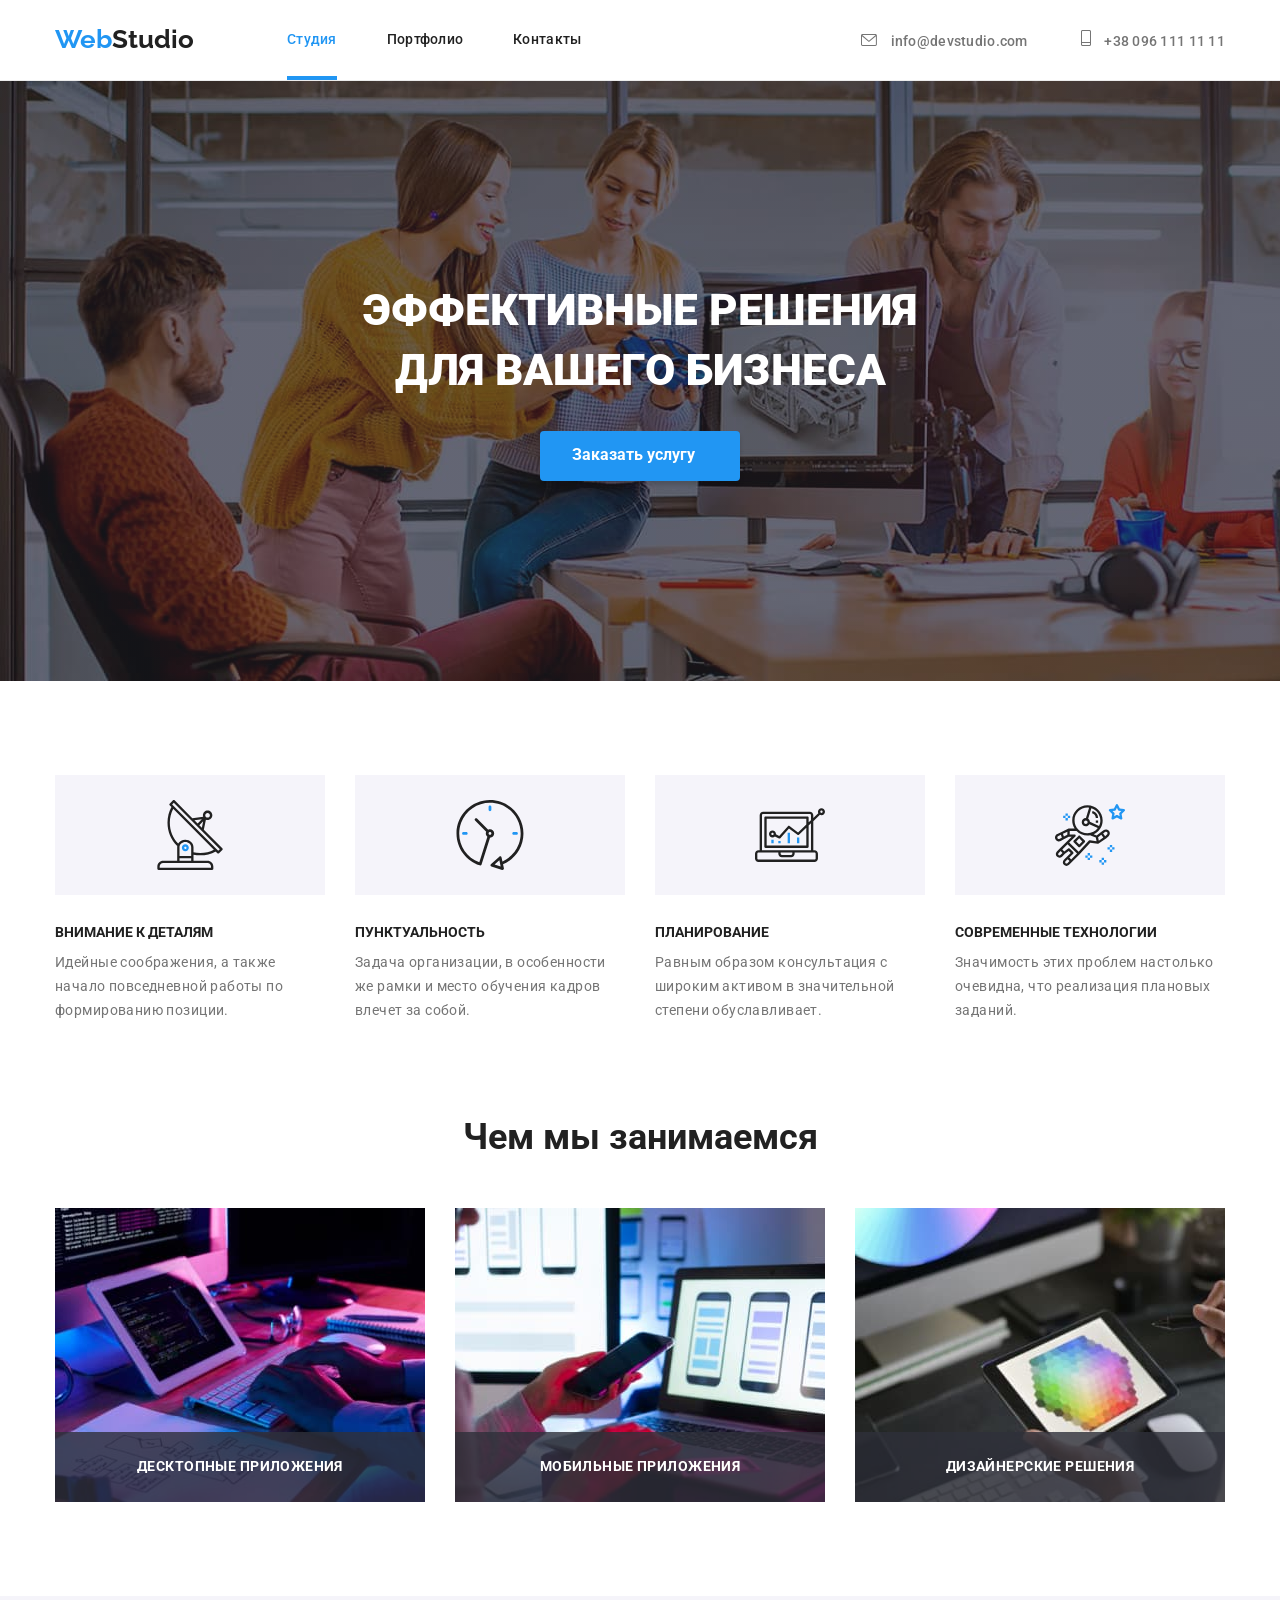
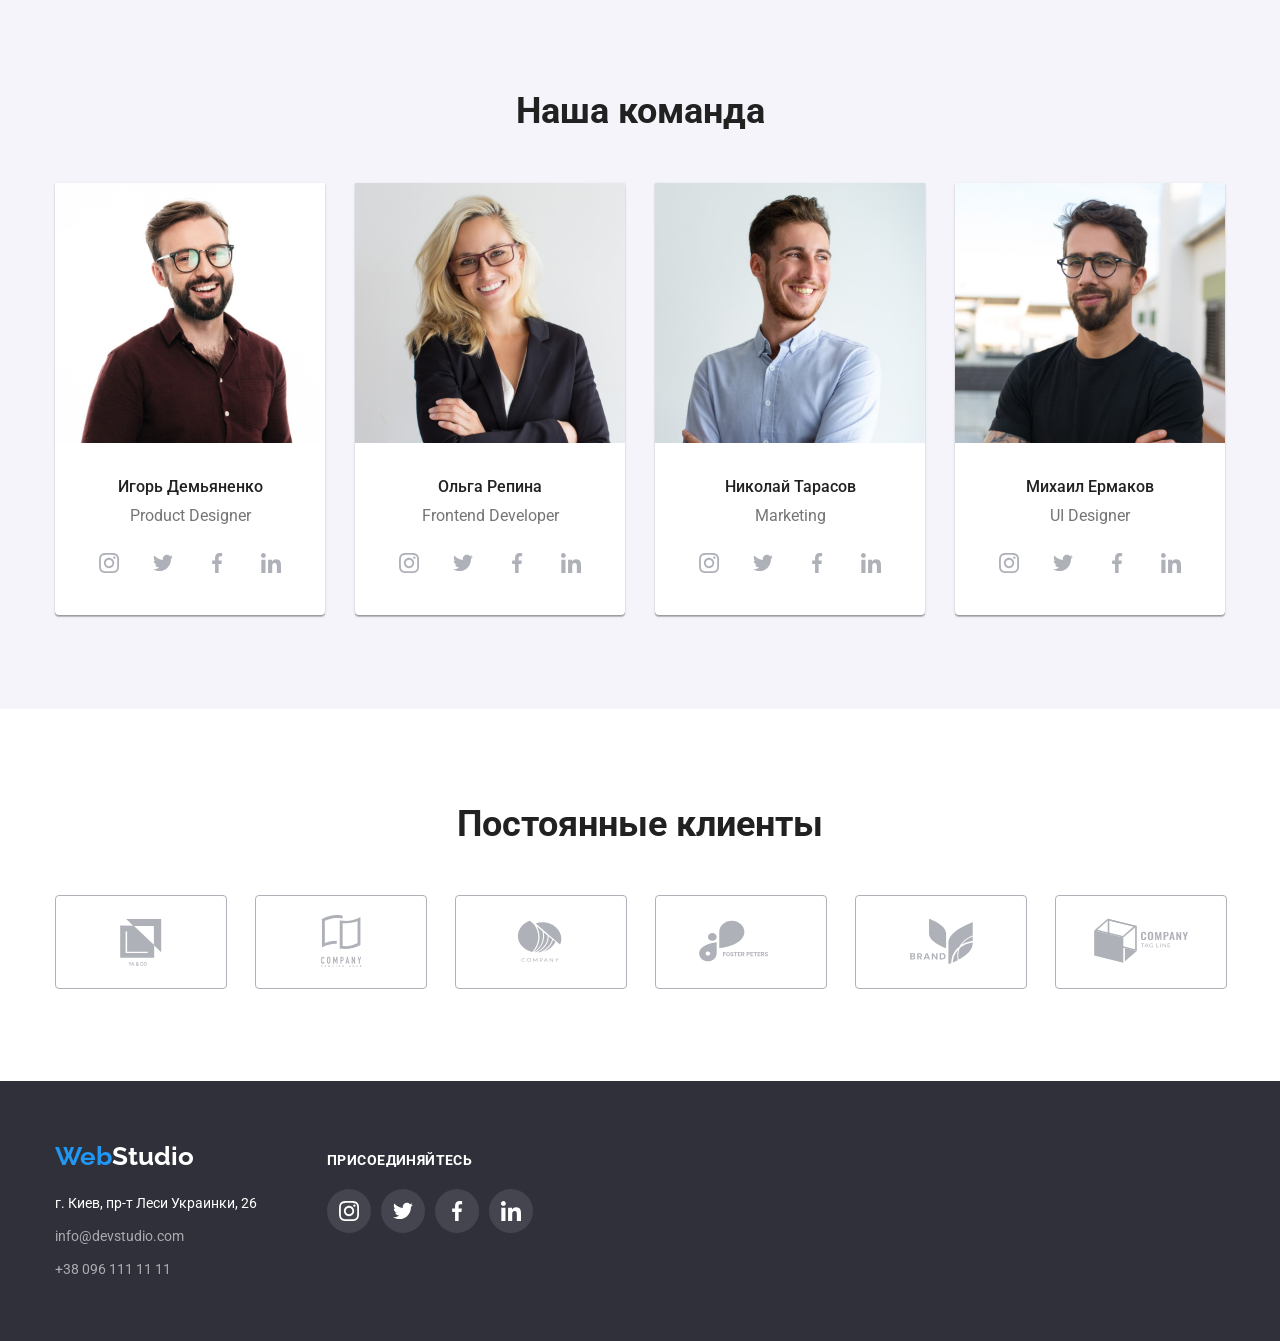
==== index.html @ 27e4b570 "start hw6" ====
<!DOCTYPE html>
<html lang="en">
<head>
    <meta charset="UTF-8">
    <meta http-equiv="X-UA-Compatible" content="IE=edge">
    <meta name="viewport" content="width=device-width, initial-scale=1.0">
    <link href="https://fonts.googleapis.com/css2?family=Raleway:wght@700&family=Roboto:wght@400;500;700;900&display=swap" rel="stylesheet">
    <link rel="stylesheet" href="./css/modern-normalize.css">
    <link rel="stylesheet" href="./css/style.css">
    <title>Studio</title>
</head>
<body>

    

        <!-- Header - block -->
        <div class="backdrop is-hidden" data-backdrop>
            <div class="modal">
                <button class="close-btn" data-modal-close>
                    <img src="./images/close.svg" alt="close-btn">
                </button>
            </div>
        </div>
    
        <header class="header">
            <div class="container border">
                <a href="./index.html" class="header-logo"><span class="logo-web">Web</span><span class="logo-studio">Studio</span></a>
                    <nav class="header-nav">
                        <ul class="nav-list">
                            <li class="nav-item"><a class="nav-link active" href="./index.html">Студия</a></li>
                            <li class="nav-item"><a class="nav-link" href="./portfolio.html">Портфолио</a></li>
                            <li class="nav-item"><a class="nav-link" href="./contacts.html">Контакты</a></li>
                        </ul>            
                    </nav>
                <div class="header-contacts">
                    
                    <a href="mailto:info@devstudio.com" class="contacts-mail">
                        <svg class="mail-icon">
                            <use href="./images/icons.svg#mail"></use>
                        </svg>
                        info@devstudio.com
                    </a>
                
                    <a href="tel:+380961111111" class="contacts-number">
                        <svg class="mobile-icon">
                            <use href="./images/icons.svg#mobile"></use>
                        </svg>
                        +38 096 111 11 11
                    </a>
                        
                </div>
            </div>
        </header>
    


        <!-- Main - Block, Studio (index) Page -->

        <main class="main-block">
            <section class="title-section">
                <h1>Эффективные решения <br/> для вашего бизнеса</h1>
                <button type="button" class="get-btn" data-modal-open>Заказать услугу</button>
            </section>

            
            <section class="about section">
                <div class="container">

                    <ul class="about-list">
                        <li class="about-item">
                            <div class="about-icon-block">
                                <svg class="antena">
                                    <use href="./images/icons.svg#antena"></use>
                                </svg>
                            </div> 
                            <h3 class="about-item-title">Внимание к деталям</h3>
                            <p class="about-item-text">Идейные соображения, а также начало повседневной работы по формированию позиции.</p>
                        </li>
                        <li class="about-item">
                            <div class="about-icon-block">
                                <svg class="clock">
                                    <use href="./images/icons.svg#clock"></use>
                                </svg>
                            </div> 
                            <h3 class="about-item-title">Пунктуальность</h3>
                            <p class="about-item-text">Задача организации, в особенности же рамки и место обучения кадров влечет за собой.</p>
                        </li>
                        <li class="about-item">
                            <div class="about-icon-block">
                                <svg class="diagram">
                                    <use href="./images/icons.svg#diagram"></use>
                                </svg>
                            </div> 
                            <h3 class="about-item-title">Планирование</h3>
                            <p class="about-item-text">Равным образом консультация с широким активом в значительной степени обуславливает.</p>
                        </li>
                        <li class="about-item">
                            <div class="about-icon-block">
                                <svg class="astro">
                                    <use href="./images/icons.svg#astro"></use>
                                </svg>
                            </div> 
                            <h3 class="about-item-title">Современные технологии</h3>
                            <p class="about-item-text">Значимость этих проблем настолько очевидна, что реализация плановых заданий.</p>
                        </li>
                    </ul>

                </div>
            </section>
            
            <section class="we-do section">
                <div class="container">
                    <h2>Чем мы занимаемся</h2>
                    <ul class="work-type-list">
                        <li class="work-type-item">
                            <img src="./images/img-1.jpg" alt="пишет код на ПК" width="370">
                            <div class="work-item-thumb">
                                <p class="thumb-text">Десктопные приложения</p>
                            </div>
                        </li>
                        <li class="work-type-item">
                            <img src="./images/img-2.jpg" alt="пишет код под телефон" width="370">
                            <div class="work-item-thumb">
                                <p class="thumb-text">Мобильные приложения</p>
                            </div>
                        </li>
                        <li class="work-type-item">
                            <img src="./images/img-3.jpg" alt="пишет код под планшет" width="370">
                            <div class="work-item-thumb">
                                <p class="thumb-text">Дизайнерские решения</p>
                            </div>
                        </li>
                    </ul>
                </div>
            </section>
            
            <section class="team-section section">
                <div class="container">
                    <h2>Наша команда</h2>
                    <ul class="team-list">
                        <li class="team-item">
                            <img src="./images/photo-1.jpg" alt="фото Игорь Демьяненко" width="270">
                            <div class="team-item-thumb">
                                <h3 class="team-item-title">Игорь Демьяненко</h3>
                                <p class="team-item-text">Product Designer</p>
                            </div>
                            <ul class="team-icon-list">
                                <li class="team-icon">
                                    <a href="" class="team-link">
                                        <svg>
                                            <use href="./images/icons.svg#instagram"></use>
                                        </svg>
                                    </a>
                                </li> 
                                <li class="team-icon">
                                    <a href="" class="team-link">
                                        <svg>
                                            <use href="./images/icons.svg#twitter"></use>
                                        </svg>
                                    </a>
                                </li> 
                                <li class="team-icon">
                                    <a href="" class="team-link">
                                        <svg >
                                            <use href="./images/icons.svg#facebook"></use>
                                        </svg>
                                    </a>
                                </li>
                                <li class="team-icon">
                                    <a href="" class="team-link">
                                        <svg>
                                            <use href="./images/icons.svg#linkedin"></use>
                                        </svg>
                                    </a>
                                </li>
                            </ul>
                        </li>
                        <li class="team-item">
                            <img src="./images/photo-2.jpg" alt="фото Ольга Репина" width="270">
                            <div class="team-item-thumb">
                                <h3 class="team-item-title">Ольга Репина</h3>
                                <p class="team-item-text">Frontend Developer</p>
                            </div>
                            <ul class="team-icon-list">
                                <li class="team-icon">
                                    <a href="" class="team-link">
                                        <svg>
                                            <use href="./images/icons.svg#instagram"></use>
                                        </svg>
                                    </a>
                                </li> 
                                <li class="team-icon">
                                    <a href="" class="team-link">
                                        <svg>
                                            <use href="./images/icons.svg#twitter"></use>
                                        </svg>
                                    </a>
                                </li> 
                                <li class="team-icon">
                                    <a href="" class="team-link">
                                        <svg >
                                            <use href="./images/icons.svg#facebook"></use>
                                        </svg>
                                    </a>
                                </li>
                                <li class="team-icon">
                                    <a href="" class="team-link">
                                        <svg>
                                            <use href="./images/icons.svg#linkedin"></use>
                                        </svg>
                                    </a>
                                </li>
                            </ul>
                        </li>
                        <li class="team-item">
                            <img src="./images/photo-3.jpg" alt="фото Николай Тарасов" width="270">
                            <div class="team-item-thumb">
                                <h3 class="team-item-title">Николай Тарасов</h3>
                                <p class="team-item-text">Marketing</p>
                            </div>
                            <ul class="team-icon-list">
                                <li class="team-icon">
                                    <a href="" class="team-link">
                                        <svg>
                                            <use href="./images/icons.svg#instagram"></use>
                                        </svg>
                                    </a>
                                </li> 
                                <li class="team-icon">
                                    <a href="" class="team-link">
                                        <svg>
                                            <use href="./images/icons.svg#twitter"></use>
                                        </svg>
                                    </a>
                                </li> 
                                <li class="team-icon">
                                    <a href="" class="team-link">
                                        <svg >
                                            <use href="./images/icons.svg#facebook"></use>
                                        </svg>
                                    </a>
                                </li>
                                <li class="team-icon">
                                    <a href="" class="team-link">
                                        <svg>
                                            <use href="./images/icons.svg#linkedin"></use>
                                        </svg>
                                    </a>
                                </li>
                            </ul>
                        </li>
                        <li class="team-item"> 
                            <img src="./images/photo-4.jpg" alt="фото Михаил Ермаков" width="270">
                            <div class="team-item-thumb">
                                <h3 class="team-item-title">Михаил Ермаков</h3>
                                <p class="team-item-text">UI Designer</p>
                            </div>
                            <ul class="team-icon-list">
                                <li class="team-icon">
                                    <a href="" class="team-link">
                                        <svg>
                                            <use href="./images/icons.svg#instagram"></use>
                                        </svg>
                                    </a>
                                </li> 
                                <li class="team-icon">
                                    <a href="" class="team-link">
                                        <svg>
                                            <use href="./images/icons.svg#twitter"></use>
                                        </svg>
                                    </a>
                                </li> 
                                <li class="team-icon">
                                    <a href="" class="team-link">
                                        <svg >
                                            <use href="./images/icons.svg#facebook"></use>
                                        </svg>
                                    </a>
                                </li>
                                <li class="team-icon">
                                    <a href="" class="team-link">
                                        <svg>
                                            <use href="./images/icons.svg#linkedin"></use>
                                        </svg>
                                    </a>
                                </li>
                            </ul>
                        </li>
                    </ul>
                </div>
            </section>

            <!-- Clients - section -->

            <section class="section">
                <div class="container">
                    <h2>Постоянные клиенты</h2>
                    <ul class="client-list">
                        <li class="client-item">
                            <a href="" class="client-link">
                                <svg height="92" width="170">
                                    <use href="./images/icons.svg#client-1"></use>
                                </svg>
                            </a>
                        </li>
                        <li class="client-item">
                            <a href="" class="client-link">
                                <svg height="92" width="170">
                                    <use href="./images/icons.svg#client-2"></use>
                                </svg>
                            </a>
                        </li>
                        <li class="client-item">
                            <a href="" class="client-link">
                                <svg height="92" width="170">
                                    <use href="./images/icons.svg#client-3"></use>
                                </svg>
                            </a>
                        </li>
                        <li class="client-item">
                            <a href="" class="client-link">
                                <svg height="92" width="170">
                                    <use href="./images/icons.svg#client-4"></use>
                                </svg>
                            </a>
                        </li>
                        <li class="client-item">
                            <a href="" class="client-link">
                                <svg height="92" width="170">
                                    <use href="./images/icons.svg#client-5"></use>
                                </svg>
                            </a>
                        </li>
                        <li class="client-item">
                            <a href="" class="client-link">
                                <svg height="92" width="170">
                                    <use href="./images/icons.svg#client-6"></use>
                                </svg>
                            </a>
                        </li>
                    </ul>
                </div>
            </section>
        </main>


        <!-- Footer - block -->
        
        <footer class="footer">
            <div class="container inline">
                
                <div class="footer-info">
                    <a href="./index.html"><span class="logo-web">Web</span><span class="footer-logo-studio">Studio</span></a>
                    <address class="address">г. Киев, пр-т Леси Украинки, 26</address>
                    <div class="footer-contacts">
                        <a href="mailto:info@devstudio.com" class="footer-mail">info@devstudio.com</a>
                        <a href="tel:+380961111111" class="footer-number">+38 096 111 11 11</a>
                    </div>
                </div>

                <div class="welcome">
                    <p class="welcome-title">Присоединяйтесь</p>
                    <ul class="welcome-list">
                        <li class="welcome-item">
                            <a href="" class="welcome-link">
                                <svg>
                                    <use href="./images/icons.svg#instagram"></use>
                                </svg>
                            </a>
                        </li> 
                        <li class="welcome-item">
                            <a href="" class="welcome-link">
                                <svg>
                                    <use href="./images/icons.svg#twitter"></use>
                                </svg>
                            </a>
                        </li> 
                        <li class="welcome-item">
                            <a href="" class="welcome-link">
                                <svg >
                                    <use href="./images/icons.svg#facebook"></use>
                                </svg>
                            </a>
                        </li>
                        <li class="welcome-item">
                            <a href="" class="welcome-link">
                                <svg>
                                    <use href="./images/icons.svg#linkedin"></use>
                                </svg>
                            </a>
                        </li>
                    </ul>
                </div>
            </div>
            
        </footer>

<script src="./js/modal.js"></script>
</body>
</html>
---- css/style.css ----
:root {
  --main-white-color: #ffffff;
  --background-dark-color: #2f303a;
  --background-light-color: #f5f4fa;
  --secondary-text-color: #757575;
  --main-text-color: #212121;
  --border-color: #ececec;
  --card-border-color: #eeeeee;
  --accent-color: #2196f3;
}

*,
*::before,
*::after {
  box-sizing: inherit;
}

body {
  font-family: 'Raleway', sans-serif;
  font-family: 'Roboto', sans-serif;
  box-sizing: border-box;
  color: var(--main-text-color);
  width: 100%;
}

ul {
  list-style: none;
  margin: 0;
  padding: 0;
}

a {
  text-decoration: none;
}

h1,
h2,
h3,
h4,
h5,
p {
  margin: 0;
}

h1 {
  font-weight: 900;
  font-size: 44px;
  line-height: 1.36;
  text-align: center;
  text-transform: uppercase;
  color: var(--main-white-color);
}

h2 {
  font-weight: bold;
  font-size: 36px;
  line-height: 1.17;
  text-align: center;
  color: var(--main-text-color);
}

.section {
  padding: 94px 0 94px 0;
}

.container {
  width: 1200px;
  margin-left: auto;
  margin-right: auto;
  padding-left: 15px;
  padding-right: 15px;
}

/* Backdrop */

.backdrop {
  position: fixed;
  height: 100%;
  width: 100%;
  z-index: 2;

  background-color: rgba(0, 0, 0, 0.5);

  transition: background-color 250ms cubic-bezier(0.4, 0, 0.2, 1),
    opacity 250ms cubic-bezier(0.4, 0, 0.2, 1);
}

.backdrop.is-hidden {
  opacity: 0;
  pointer-events: none;
}

.modal {
  position: absolute;
  top: 50%;
  left: 50%;
  transform: translate(-50%, -50%);
  /* z-index: 2; */

  height: 581px;
  width: 528px;

  box-shadow: 0px 1px 3px rgba(0, 0, 0, 0.12), 0px 1px 1px rgba(0, 0, 0, 0.14),
    0px 2px 1px rgba(0, 0, 0, 0.2);
  border-radius: 4px;
  background-color: var(--main-white-color);
}

.close-btn {
  position: absolute;
  top: 10px;
  right: 10px;

  border: none;
  outline: none;
  margin: 0;
  padding: 0;
  border-radius: 50%;
  background-color: #fff;
  cursor: pointer;
}

/* Header - block */

.header {
  border-bottom: 1px solid var(--border-color);
  width: 100%;
}

.header > .container {
  display: flex;
  flex-direction: row;
  align-items: center;
}

.logo-web {
  font-family: 'Raleway';
  font-weight: bold;
  font-size: 26px;
  line-height: 31px;
  letter-spacing: 1.2;
  color: var(--accent-color);
}

.logo-studio {
  font-family: 'Raleway';
  font-weight: bold;
  font-size: 26px;
  line-height: 1.19;
  color: var(--main-text-color);
}

.nav-list {
  display: flex;
  flex-direction: row;
  margin-left: 93px;
}

.nav-item + .nav-item {
  margin-left: 50px;
}

.nav-link {
  position: relative;

  display: inline-block;
  padding-top: 32px;
  padding-bottom: 32px;
  z-index: 1;

  font-weight: 500;
  font-size: 14px;
  line-height: 1.14;
  color: var(--main-text-color);
  letter-spacing: 0.02em;

  transition: color 250ms cubic-bezier(0.4, 0, 0.2, 1);
}

.active {
  color: var(--accent-color);
}

.nav-link.active::after {
  position: absolute;
  bottom: 0;
  left: 0;

  content: '';

  height: 4px;
  width: 100%;

  background-color: var(--accent-color);
}

.nav-link:hover,
.nav-link:focus {
  color: var(--accent-color);
}

.header-contacts {
  margin-left: auto;
}

.contacts-links {
  display: inline-flex;
}

.contacts-mail {
  margin-right: 50px;
}

.mail-icon {
  height: 12px;
  width: 16px;
  margin-right: 10px;
  fill: var(--secondary-text-color);
}

.mobile-icon {
  height: 16px;
  width: 10px;
  margin-right: 10px;
  fill: var(--secondary-text-color);
}

.contacts-mail,
.contacts-number {
  font-weight: 500;
  font-size: 14px;
  line-height: 1.15;
  letter-spacing: 0.02em;

  color: var(--secondary-text-color);

  transition: color 250ms cubic-bezier(0.4, 0, 0.2, 1);
}

.contacts-mail:hover,
.contacts-number:hover,
.contacts-mail:focus,
.contacts-number:focus {
  color: var(--accent-color);
}

/* .contacts-mail:hover .mobile-icon, */
.contacts-number:hover .mobile-icon {
  fill: var(--accent-color);
}

/* .contacts-mail:focus .mobile-icon, */
.contacts-number:focus .mobile-icon {
  fill: var(--accent-color);
}

.contacts-mail:hover .mail-icon {
  /* .contacts-number:hover .mail-icon { */
  fill: var(--accent-color);
}

.contacts-mail:focus .mail-icon {
  /* .contacts-number:focus .mail-icon { */
  fill: var(--accent-color);
}

/* Main - block Studio - page */

.title-section {
  max-width: 1600px;
  margin-right: auto;
  margin-left: auto;
  display: flex;
  flex-direction: column;
  align-items: center;
  height: 600px;
  padding-top: 200px;
  background-image: linear-gradient(to right, rgba(47, 48, 58, 0.4), rgba(47, 48, 58, 0.4)),
    url('../images/img-bg.jpg');
}

.get-btn {
  height: 50px;
  width: 200px;

  display: flex;
  flex-direction: row;
  align-items: center;
  text-align: center;

  cursor: pointer;
  padding: 10px 32px;
  margin-top: 30px;

  background: var(--accent-color);
  box-shadow: 0px 4px 4px rgba(0, 0, 0, 0.15);
  border-radius: 4px;
  border: none;
  outline: none;

  font-weight: bold;
  font-size: 16px;
  color: var(--main-white-color);
}

.about {
  padding: 94px 0 47px 0;
}

.about-list {
  display: flex;
  flex-direction: row;
}

.about-item {
  display: inline-block;
  font-size: 14px;
  line-height: 1.7;
  color: var(--secondary-text-color);
  width: calc(100% / 4);
}

.about-icon-block {
  display: inline-flex;
  height: 120px;
  width: 270px;
  align-items: center;
  justify-content: center;
  background-color: var(--background-light-color);
  margin-bottom: 30px;
}

.antena,
.clock,
.diagram,
.astro {
  height: 70px;
  width: 70px;
}

.about-item-title {
  font-weight: bold;
  font-size: 14px;
  line-height: 1.14;
  text-transform: uppercase;
  color: var(--main-text-color);
  margin-bottom: 10px;
}

.about-item-text {
  letter-spacing: 0.03em;
  color: var(--secondary-text-color);
  font-size: 14px;
  line-height: 1.7;
}

.about-item + .about-item {
  margin-left: 30px;
}

.we-do {
  padding: 47px 0 94px 0;
}

.work-type-list {
  display: flex;
  flex-direction: row;
  justify-content: space-between;
  margin-top: 50px;
}

.work-type-item {
  position: relative;
  display: flex;
  flex-direction: column;
}

.work-item-thumb {
  position: absolute;
  bottom: 0;
  left: 0;
  height: 70px;
  width: 100%;

  display: flex;
  align-items: center;
  justify-content: center;
  background-color: rgba(47, 48, 58, 0.8);
}

.thumb-text {
  font-weight: bold;
  font-size: 14px;
  line-height: 1.14;
  letter-spacing: 0.03em;
  text-transform: uppercase;
  color: var(--main-white-color);
}

.team-section {
  background: var(--background-light-color);
  padding: 94px 0 94px 0;
}

.team-list {
  display: flex;
  flex-direction: row;
  justify-content: space-between;
  margin-top: 50px;
}

.team-item {
  background: var(--main-white-color);
  box-shadow: 0px 1px 3px rgba(0, 0, 0, 0.12), 0px 1px 1px rgba(0, 0, 0, 0.14),
    0px 2px 1px rgba(0, 0, 0, 0.2);
  border-radius: 0px 0px 4px 4px;
  text-align: center;
}

.team-item-thumb {
  padding-top: 30px;
}

.team-item-title {
  font-weight: 500;
  font-size: 16px;
  line-height: 1.19;
  color: var(--main-text-color);
}

.team-item-text {
  font-size: 16px;
  line-height: 1.19;
  text-align: center;
  color: var(--secondary-text-color);
  margin-top: 10px;
}

.team-icon-list {
  display: flex;
  justify-content: center;
  gap: 10px;
  margin: 16px 32px 30px 32px;
}

.team-icon .team-link {
  display: inline-flex;
  height: 44px;
  width: 44px;

  border-radius: 50%;
  padding: 12px;
  fill: #afb1b8;

  transition: fill 250ms cubic-bezier(0.4, 0, 0.2, 1),
    background-color 250ms cubic-bezier(0.4, 0, 0.2, 1);
}

.team-link:hover,
.team-link:focus {
  background-color: var(--accent-color);
  fill: var(--main-white-color);
}

/* Clients- section */

.client-list {
  display: flex;
  justify-content: center;
  margin-top: 50px;
}

.client-item {
  width: 170px;
  height: 92px;
}

.client-item .client-link {
  display: inline-flex;
  justify-content: center;
  align-items: center;

  border: 1px solid #afb1b8;
  border-radius: 4px;

  background-color: #ffffff;
  background-size: contain;
  background-position: center;
  fill: #afb1b8;

  transition: fill 250ms cubic-bezier(0.4, 0, 0.2, 1),
    border-color 250ms cubic-bezier(0.4, 0, 0.2, 1);
}

.client-link:hover,
.client-link:focus {
  border-color: var(--accent-color);
  fill: var(--accent-color);
}

.client-item + .client-item {
  margin-left: 30px;
}

/* Main-block Portfolio-Page */

.filter-btns {
  display: flex;
  flex-direction: row;
  justify-content: center;
  margin-bottom: 50px;
}

.filter-btn {
  cursor: pointer;
  margin-right: 8px;
  border: none;
  outline: none;
  background-color: var(--background-light-color);
  border-radius: 4px;

  padding: 6px 25px 6px 24px;

  font-family: 'Roboto';
  font-weight: 500;
  font-size: 16px;
  line-height: 1.6;
  text-align: center;
  color: var(--main-text-color);

  transition: color 250ms cubic-bezier(0.4, 0, 0.2, 1),
    box-shadow 250ms cubic-bezier(0.4, 0, 0.2, 1),
    background-color 250ms cubic-bezier(0.4, 0, 0.2, 1);
}

.filter-btn:focus,
.filter-btn:hover {
  background-color: var(--accent-color);
  box-shadow: 0px 3px 1px rgba(0, 0, 0, 0.1), 0px 1px 2px rgba(0, 0, 0, 0.08),
    0px 2px 2px rgba(0, 0, 0, 0.12);
  color: var(--main-white-color);
}

.works-list {
  display: flex;
  flex-flow: row wrap;
}

.works-list-item {
  transition: box-shadow 250ms cubic-bezier(0.4, 0, 0.2, 1);
}

.works-item-thumb {
  position: relative;
  overflow: hidden;
}

.works-list-item:hover .drop-item {
  transform: translateY(0);
  opacity: 1;
}

.drop-item {
  position: absolute;
  top: 0;
  left: 0;
  height: 100%;
  width: 100%;

  transform: translateY(100%);
  padding: 63px 25px;

  font-size: 18px;
  line-height: 1.55;
  letter-spacing: 0.03em;
  color: var(--main-white-color);

  background-color: rgba(33, 150, 243, 0.9);
  opacity: 0;

  transition: transform 250ms cubic-bezier(0.4, 0, 0.2, 1),
    opacity 250ms cubic-bezier(0.4, 0, 0.2, 1);
}

.works-list-item:hover {
  cursor: pointer;
  box-shadow: 0px 1px 1px rgba(0, 0, 0, 0.12), 0px 4px 4px rgba(0, 0, 0, 0.06),
    1px 4px 6px rgba(0, 0, 0, 0.16);
}

.top-item {
  margin-bottom: 30px;
}

.center-item {
  margin-left: 30px;
  margin-right: 30px;
}

.works-list-item img {
  display: block;
  max-width: 100%;
}

.text-thumb {
  max-width: 370px;
  background-color: #fff;
  border: 1px solid var(--card-border-color);
  padding: 24px;
}

.works-list-item .item-title {
  text-transform: none;
  font-weight: bold;
  font-size: 18px;
  line-height: 2;
  color: var(--main-text-color);
}

.works-list-item .works-item-text {
  font-size: 16px;
  line-height: 1.9;
  color: var(--secondary-text-color);
}

/* Contacts - Page, Main block */

/* Footer - block */

.footer {
  background: var(--background-dark-color);
  display: flex;
  flex-direction: row;
  align-items: center;
  padding-top: 60px;
  padding-bottom: 60px;
}

.footer-logo-studio {
  font-family: 'Raleway';
  font-weight: bold;
  font-size: 26px;
  line-height: 1.19;
  color: var(--main-white-color);
}

.address {
  font-size: 14px;
  font-style: normal;
  line-height: 1.7;
  color: var(--main-white-color);
  margin-top: 20px;
}

.footer-contacts {
  display: flex;
  flex-direction: column;
}

.footer-mail {
  margin-top: 9px;
  margin-bottom: 9px;

  font-size: 14px;
  line-height: 1.7;
  color: rgba(255, 255, 255, 0.6);

  transition: color 250ms cubic-bezier(0.4, 0, 0.2, 1);
}

.footer-number {
  font-size: 14px;
  line-height: 1.7;
  color: rgba(255, 255, 255, 0.6);

  transition: color 250ms cubic-bezier(0.4, 0, 0.2, 1);
}

.footer-mail:focus,
.footer-number:focus,
.footer-mail:hover,
.footer-number:hover {
  color: var(--accent-color);
}

.inline {
  display: flex;
  align-items: baseline;
}

.footer-info {
  margin-right: 70px;
}

.welcome {
  display: inline-block;
}

.welcome-title {
  font-weight: bold;
  font-size: 14px;
  line-height: 1.14;
  letter-spacing: 0.03em;
  text-transform: uppercase;
  color: #ffffff;
}

.welcome-list {
  display: flex;
  gap: 10px;
  margin-top: 20px;
}

.welcome-item .welcome-link {
  display: inline-flex;
  height: 44px;
  width: 44px;
  background-color: rgba(255, 255, 255, 0.1);
  border-radius: 50%;
  padding: 12px;
  fill: var(--main-white-color);

  transition: background-color 250ms cubic-bezier(0.4, 0, 0.2, 1);
}

.welcome-link:focus,
.welcome-link:hover {
  background-color: var(--accent-color);
}
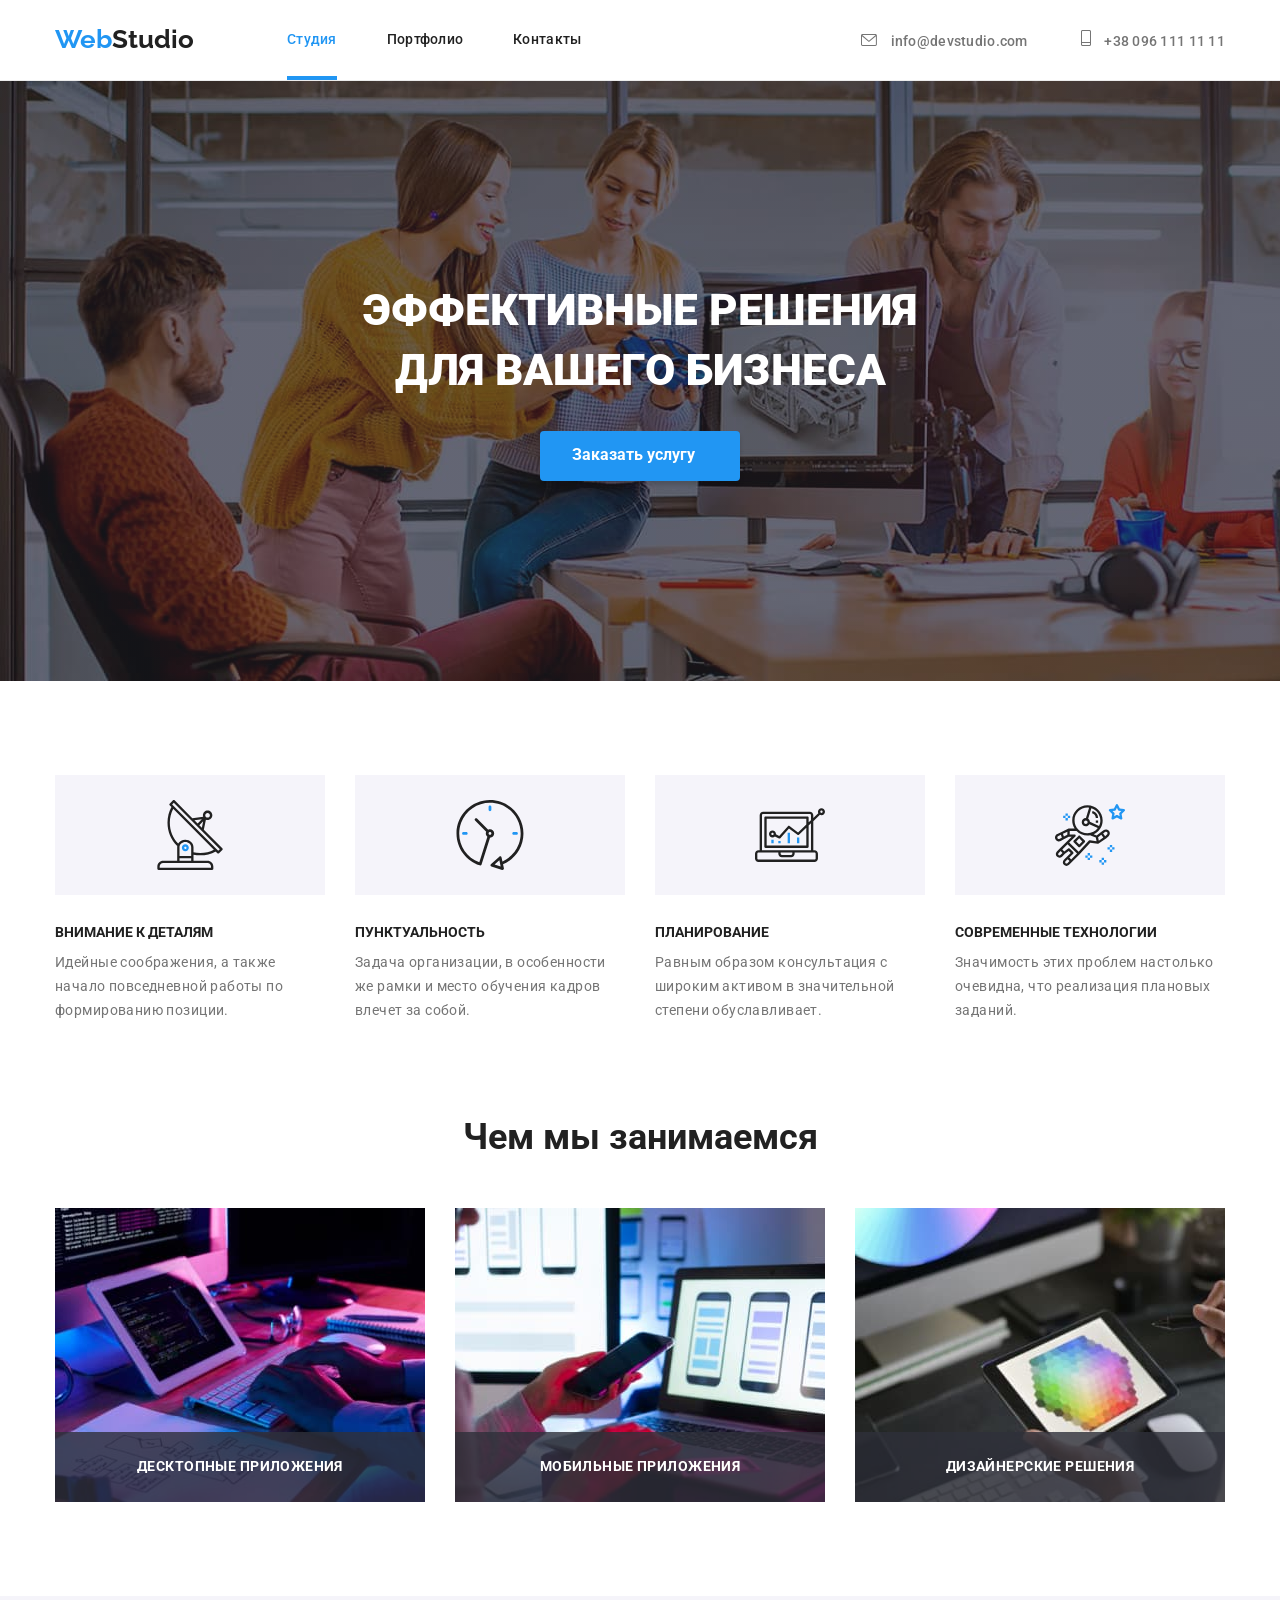
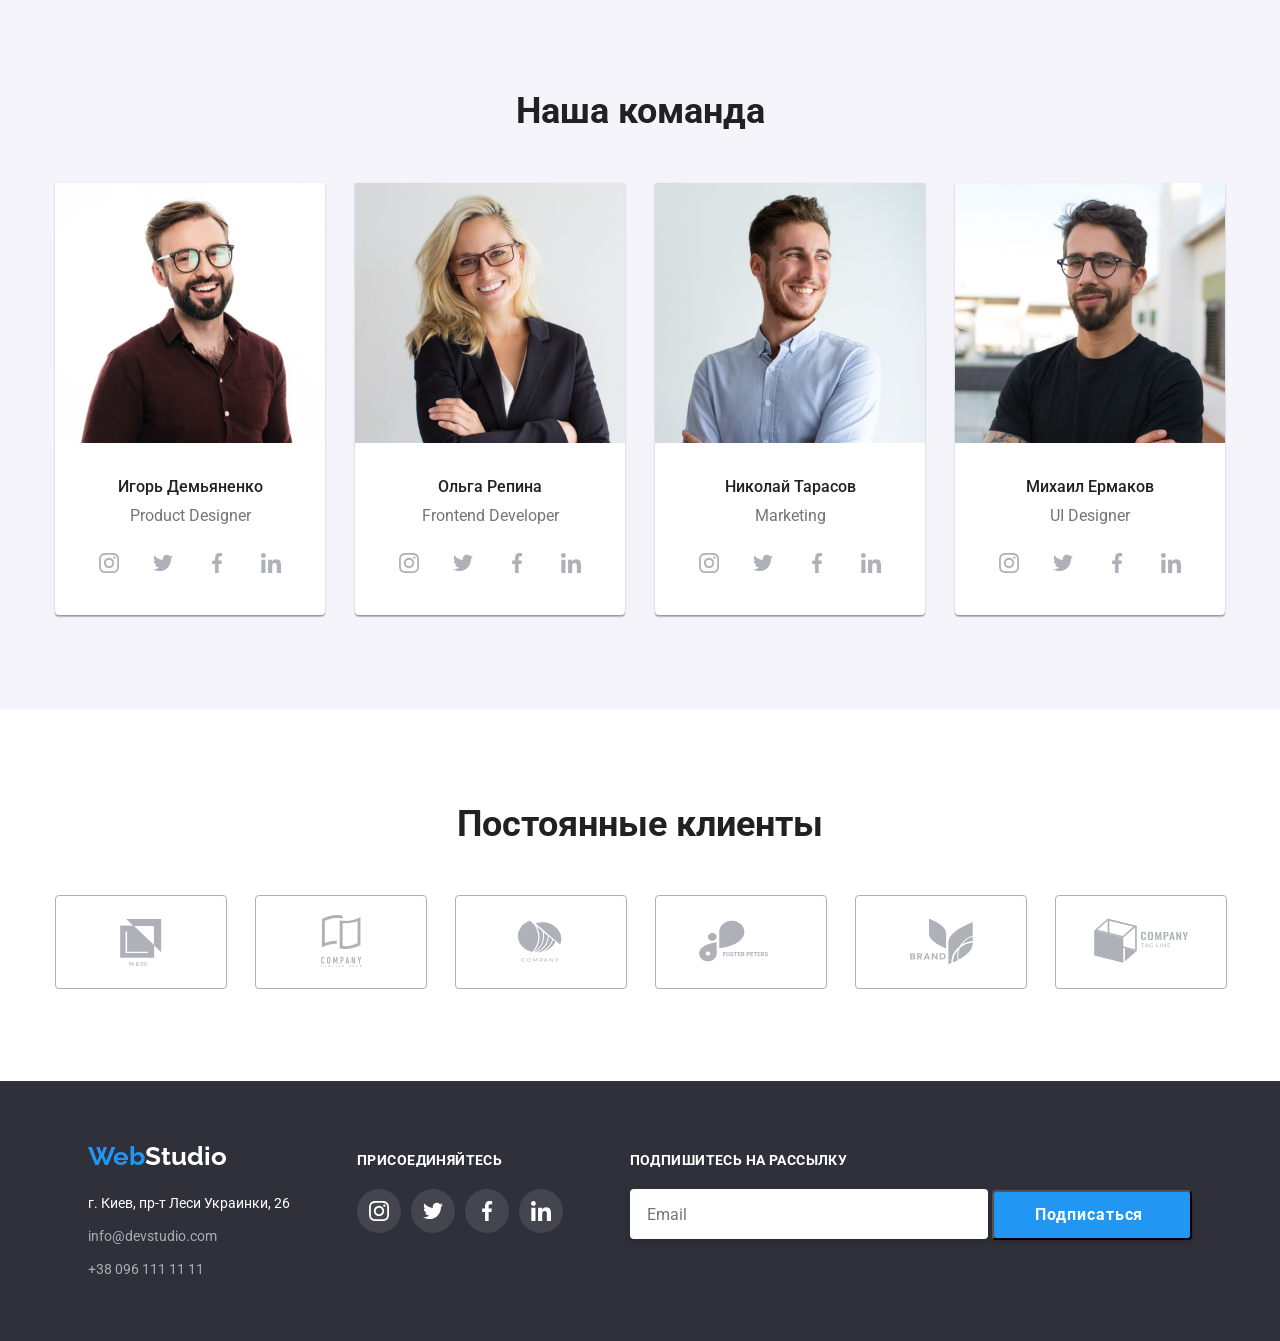
==== commit b466c19c: "add subscribe-form to footer and begin create order-form" ====
--- a/index.html
+++ b/index.html
@@ -391,6 +391,15 @@
                         </li>
                     </ul>
                 </div>
+                <div class="subscribe">
+                    <p class="subscribe-title">Подпишитесь на рассылку</p>
+                    <form name="subscribe-form">
+                        <input class="subscribe-input" type="email" placeholder="Email">
+                        <button class="subscribe-btn" type="submit">Подписаться
+                            <img/>
+                        </button>
+                    </form>
+                </div>
             </div>
             
         </footer>
--- a/css/style.css
+++ b/css/style.css
@@ -94,11 +94,15 @@
   position: absolute;
   top: 50%;
   left: 50%;
-  transform: translate(-50%, -50%);
-  /* z-index: 2; */
 
   height: 581px;
   width: 528px;
+  display: flex;
+  flex-direction: column;
+  align-items: center;
+  padding: 40px;
+
+  transform: translate(-50%, -50%);
 
   box-shadow: 0px 1px 3px rgba(0, 0, 0, 0.12), 0px 1px 1px rgba(0, 0, 0, 0.14),
     0px 2px 1px rgba(0, 0, 0, 0.2);
@@ -686,11 +690,12 @@
 .inline {
   display: flex;
   align-items: baseline;
-}
-
-.footer-info {
+  justify-content: space-around;
+}
+
+/* .footer-info {
   margin-right: 70px;
-}
+} */
 
 .welcome {
   display: inline-block;
@@ -727,3 +732,38 @@
 .welcome-link:hover {
   background-color: var(--accent-color);
 }
+
+.subscribe-title {
+  font-weight: bold;
+  font-size: 14px;
+  line-height: 1.14;
+  letter-spacing: 0.03em;
+  text-transform: uppercase;
+  color: #ffffff;
+
+  padding-bottom: 20px;
+}
+
+.subscribe-input {
+  height: 50px;
+  width: 358px;
+  border: 1px solid rgba(255, 255, 255, 0.3);
+  filter: drop-shadow(0px 4px 4px rgba(0, 0, 0, 0.15));
+  border-radius: 4px;
+  padding: 15px 0 15px 16px;
+}
+
+.subscribe-btn {
+  height: 50px;
+  width: 200px;
+  background-color: var(--accent-color);
+  box-shadow: 0px 4px 4px rgba(0, 0, 0, 0.15);
+  border-radius: 4px;
+
+  text-align: center;
+  font-weight: bold;
+  font-size: 16px;
+  line-height: 30px;
+  letter-spacing: 0.06em;
+  color: var(--main-white-color);
+}
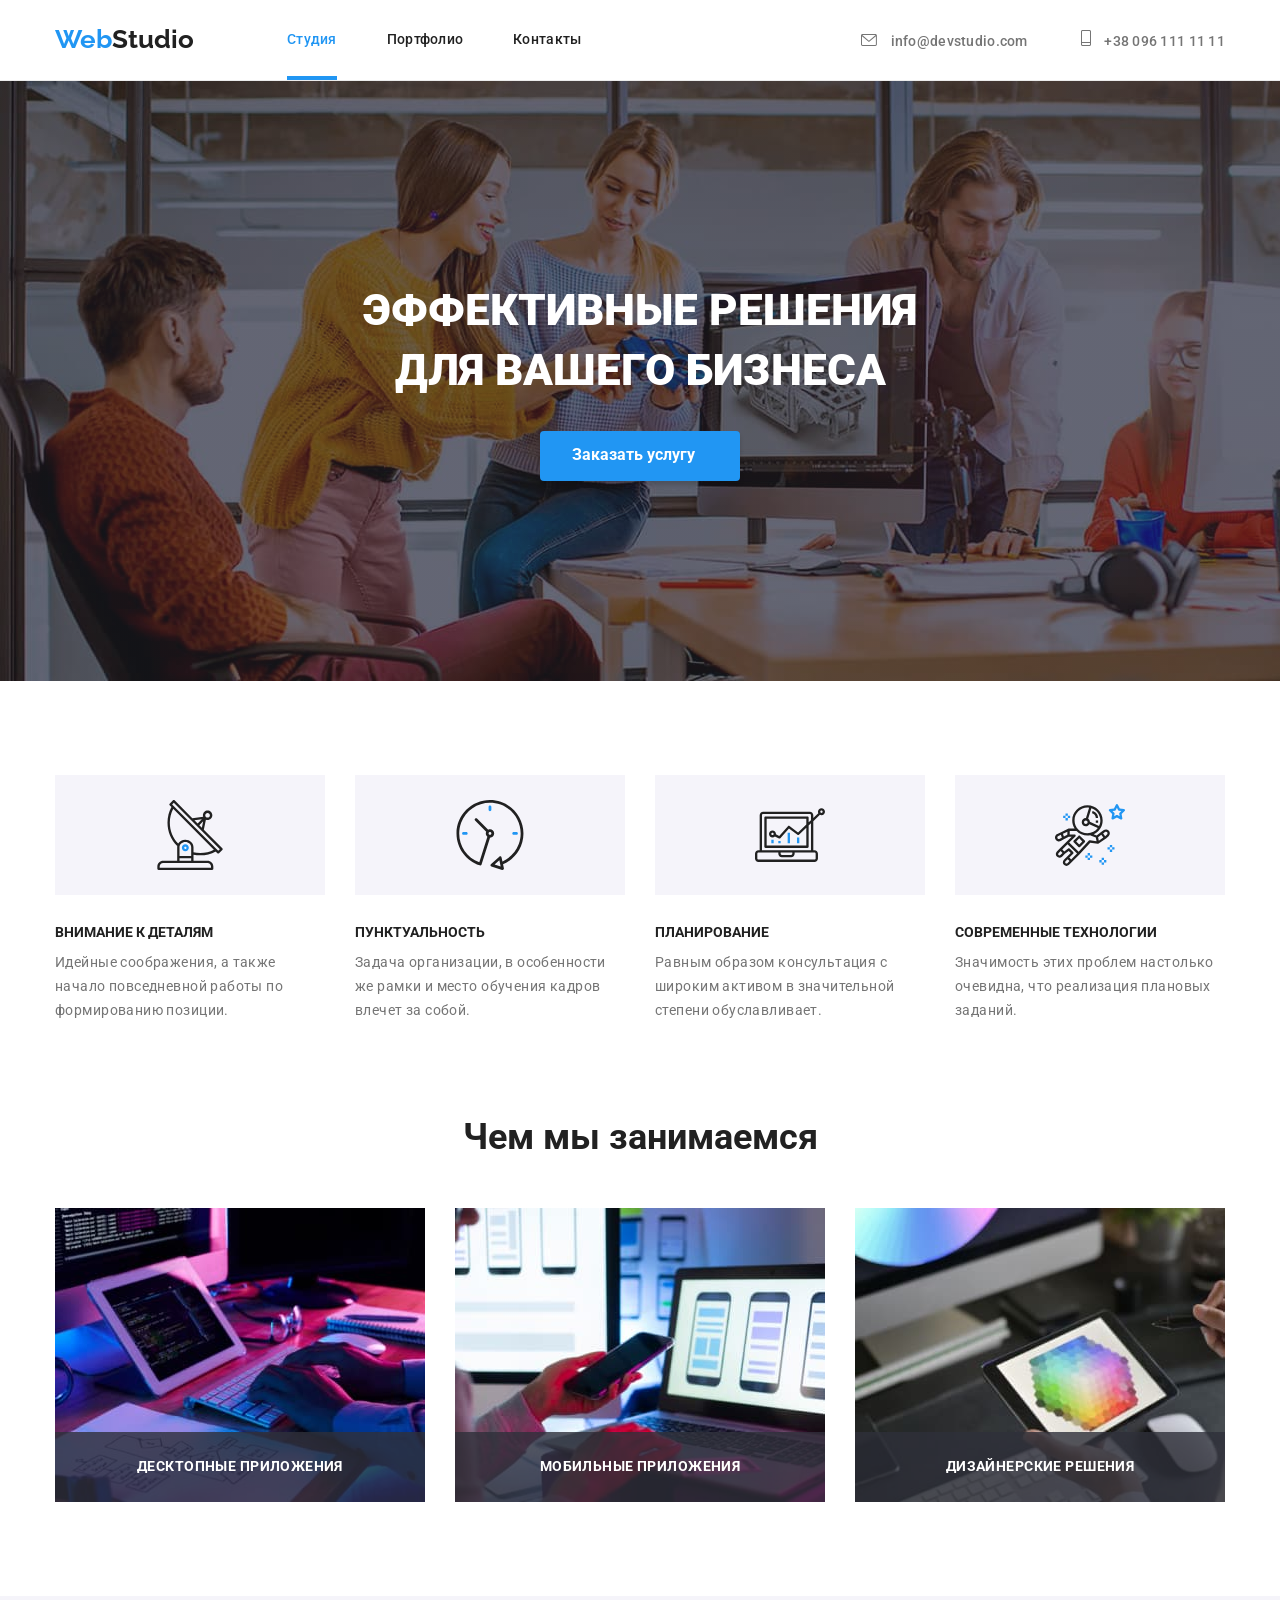
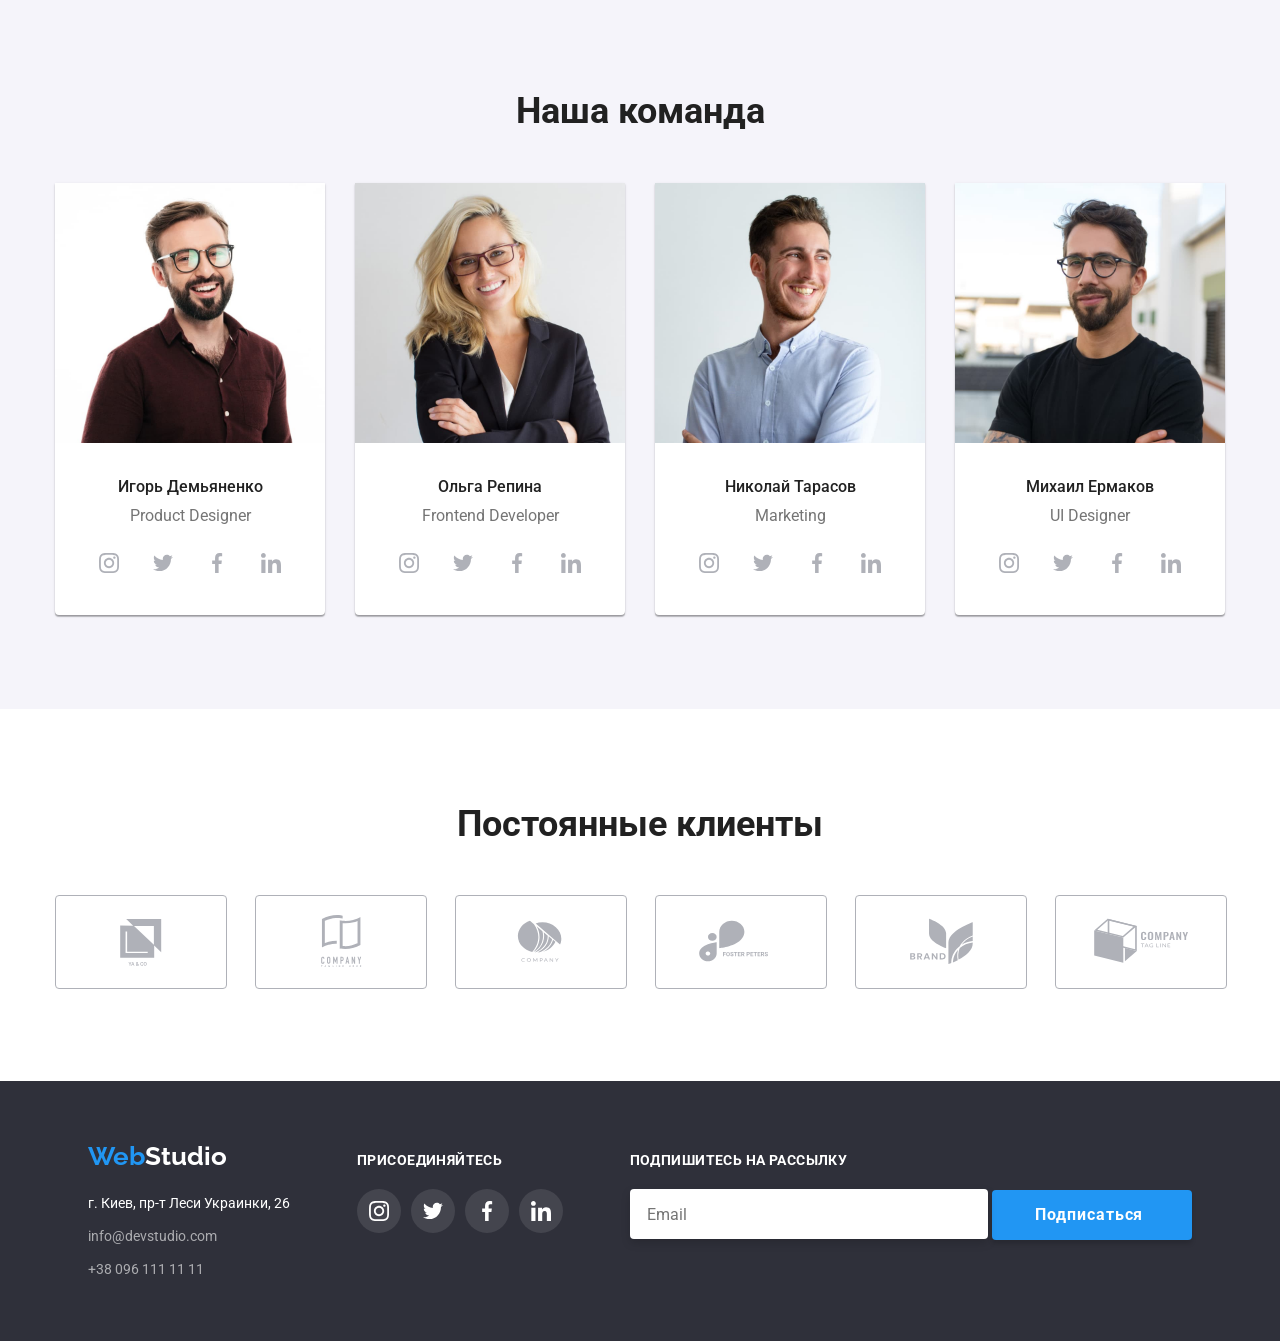
==== commit a5e8be3c: "add few styles form" ====
--- a/index.html
+++ b/index.html
@@ -16,6 +16,29 @@
         <!-- Header - block -->
         <div class="backdrop is-hidden" data-backdrop>
             <div class="modal">
+                
+                <form class="order-form">
+                    <p class="modal-title">Оставьте свои данные, мы вам перезвоним</p>
+                    
+                    <label for="name">Имя</label>
+                    <input type="text" name="name" id="name">
+
+                    <label for="tel">Телефон</label>
+                    <input type="tel" name="tel" id="tel">
+
+                    <label for="mail">Почта</label>
+                    <input type="email" name="mail" id="mail">
+
+                    <label for="comment">Комментарий</label>
+                    <textarea name="comment" id="comment"  rows="10"></textarea>
+
+                    <div class="modal-accept"> 
+                    <input type="checkbox" name="accept" id="accept">
+                    <label for="accept">Соглашаюсь с рассылкой и принимаю Условия договора</label>
+                    </div>
+
+                    <button type="submit" class="send-btn">Отправить</button>
+                </form>
                 <button class="close-btn" data-modal-close>
                     <img src="./images/close.svg" alt="close-btn">
                 </button>
--- a/css/style.css
+++ b/css/style.css
@@ -97,10 +97,9 @@
 
   height: 581px;
   width: 528px;
+  padding: 40px;
   display: flex;
   flex-direction: column;
-  align-items: center;
-  padding: 40px;
 
   transform: translate(-50%, -50%);
 
@@ -108,6 +107,44 @@
     0px 2px 1px rgba(0, 0, 0, 0.2);
   border-radius: 4px;
   background-color: var(--main-white-color);
+}
+
+.modal-title {
+  font-weight: bold;
+  font-size: 20px;
+  line-height: 1.15;
+  letter-spacing: 0.03em;
+  color: var(--main-text-color);
+}
+
+.order-form {
+  display: flex;
+  flex-direction: column;
+}
+
+.modal-accept {
+  display: flex;
+  flex-direction: row;
+}
+
+.send-btn {
+  height: 50px;
+  width: 200px;
+  background-color: var(--accent-color);
+  box-shadow: 0px 4px 4px rgba(0, 0, 0, 0.15);
+  border-radius: 4px;
+  outline: none;
+  border: none;
+
+  margin-top: 30px;
+  transform: translateX(60%);
+
+  text-align: center;
+  font-weight: bold;
+  font-size: 16px;
+  line-height: 30px;
+  letter-spacing: 0.06em;
+  color: var(--main-white-color);
 }
 
 .close-btn {
@@ -759,6 +796,7 @@
   background-color: var(--accent-color);
   box-shadow: 0px 4px 4px rgba(0, 0, 0, 0.15);
   border-radius: 4px;
+  border: none;
 
   text-align: center;
   font-weight: bold;
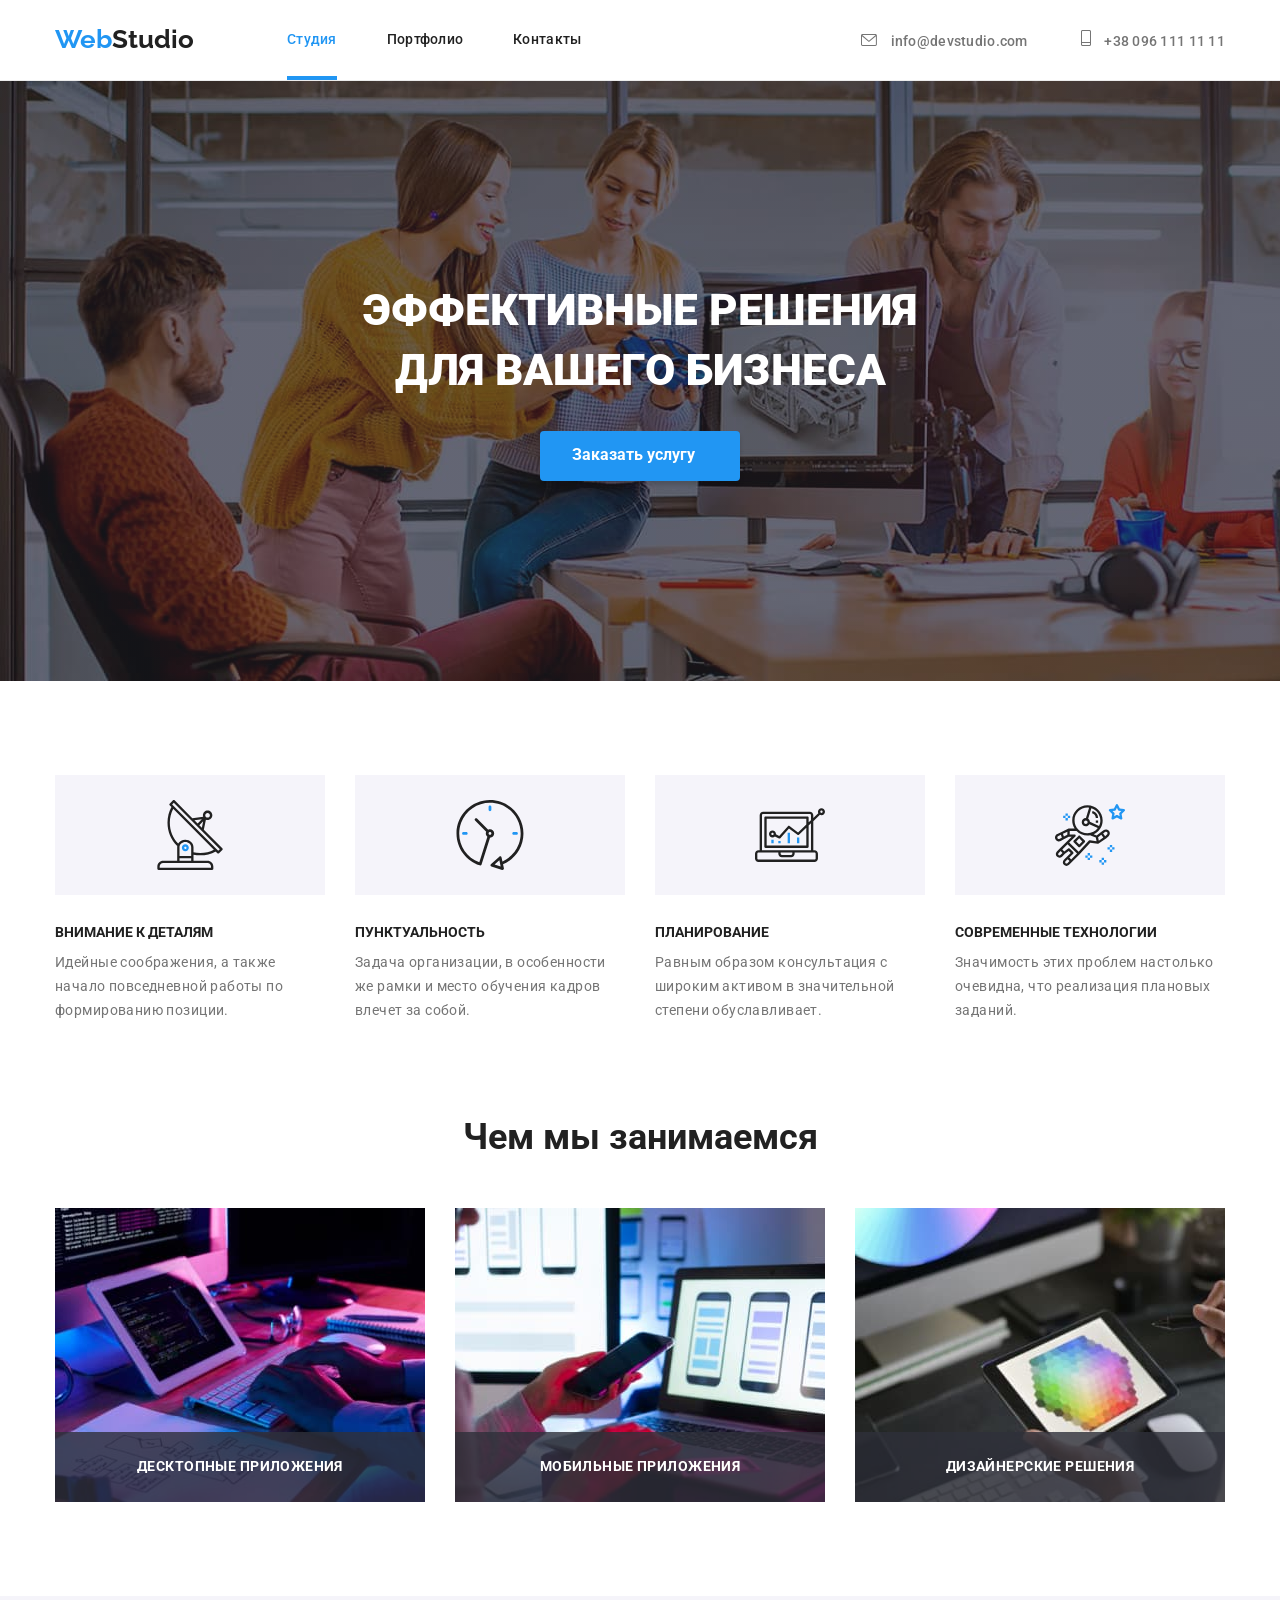
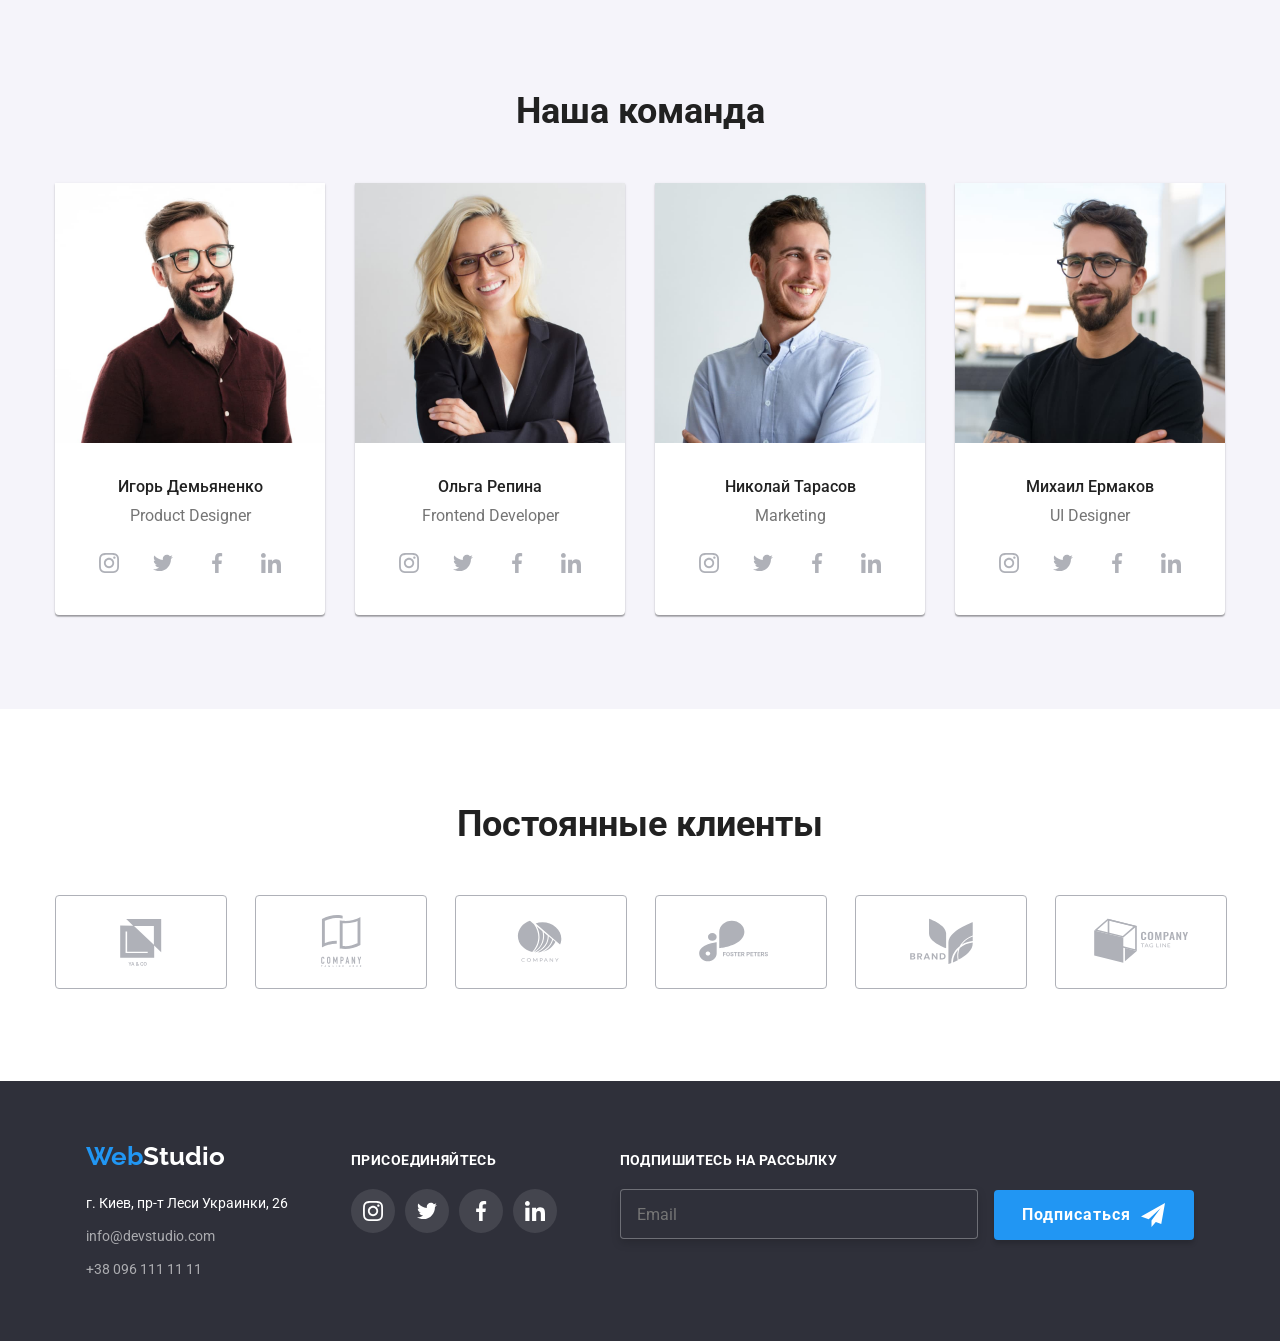
==== commit bbad89aa: "styled forms added sprite with svg" ====
--- a/index.html
+++ b/index.html
@@ -20,21 +20,36 @@
                 <form class="order-form">
                     <p class="modal-title">Оставьте свои данные, мы вам перезвоним</p>
                     
-                    <label for="name">Имя</label>
-                    <input type="text" name="name" id="name">
-
-                    <label for="tel">Телефон</label>
-                    <input type="tel" name="tel" id="tel">
-
-                    <label for="mail">Почта</label>
-                    <input type="email" name="mail" id="mail">
-
-                    <label for="comment">Комментарий</label>
-                    <textarea name="comment" id="comment"  rows="10"></textarea>
-
+                    <div class="form-field">
+                        <label class="field-label" for="name">Имя</label>
+                        <input class="field-input" type="text" name="name" id="name">
+                        <svg class="icon" height="13" width="13">
+                            <use href="./images/icons.svg#name-input-icon"></use>
+                        </svg>
+                    </div>
+
+                    <div class="form-field">
+                        <label class="field-label" for="tel">Телефон</label>
+                        <input class="field-input" type="tel" name="tel" id="tel">
+                        <svg class="icon" height="13" width="13">
+                            <use href="./images/icons.svg#phone-input-icon"></use>
+                        </svg>
+                    </div>
+
+                    <div class="form-field">
+                        <label class="field-label" for="mail">Почта</label>
+                        <input class="field-input" type="email" name="mail" id="mail">
+                        <svg class="icon" height="13" width="13">
+                            <use href="./images/icons.svg#mail-input-icon"></use>
+                        </svg>
+                    </div>
+                
+                    <label class="field-label" for="comment">Комментарий</label>
+                    <textarea class="field-input comment" name="comment" id="comment" placeholder="Введите текст"></textarea>
+                    
                     <div class="modal-accept"> 
-                    <input type="checkbox" name="accept" id="accept">
-                    <label for="accept">Соглашаюсь с рассылкой и принимаю Условия договора</label>
+                        <input type="checkbox" name="accept" id="accept"/>
+                        <label  class="accept-label" for="accept">Соглашаюсь с рассылкой и принимаю <span class="doc">Условия договора</span></label>
                     </div>
 
                     <button type="submit" class="send-btn">Отправить</button>
@@ -419,7 +434,9 @@
                     <form name="subscribe-form">
                         <input class="subscribe-input" type="email" placeholder="Email">
                         <button class="subscribe-btn" type="submit">Подписаться
-                            <img/>
+                            <svg class="btn-icon" height="24" width="24">
+                                <use href="./images/icons.svg#telegram-btn-icon"></use>
+                            </svg>
                         </button>
                     </form>
                 </div>
--- a/css/style.css
+++ b/css/style.css
@@ -7,6 +7,7 @@
   --border-color: #ececec;
   --card-border-color: #eeeeee;
   --accent-color: #2196f3;
+  --modal-bg-color: #e5e5e5;
 }
 
 *,
@@ -115,6 +116,8 @@
   line-height: 1.15;
   letter-spacing: 0.03em;
   color: var(--main-text-color);
+
+  margin-bottom: 12px;
 }
 
 .order-form {
@@ -122,9 +125,80 @@
   flex-direction: column;
 }
 
+.form-field {
+  position: relative;
+}
+
+.field-input {
+  width: 100%;
+  height: 40px;
+  border: 3px solid rgba(33, 33, 33, 0.2);
+  border-radius: 4px;
+
+  margin-bottom: 10px;
+  padding-left: 38px;
+}
+
+.field-input:focus {
+  outline: 1px solid var(--accent-color);
+  border-color: var(--accent-color);
+}
+
+.field-label {
+  font-size: 12px;
+  line-height: 1.17;
+  letter-spacing: 0.01em;
+
+  color: var(--secondary-text-color);
+
+  margin-bottom: 4px;
+}
+
+.icon {
+  position: absolute;
+  top: 30px;
+  left: 15px;
+
+  display: inline-block;
+
+  background-size: contain;
+  fill: var(--main-text-color);
+}
+
+.field-input:focus ~ .icon {
+  fill: var(--accent-color);
+}
+
+.comment {
+  height: 120px;
+  padding: 12px 16px;
+  font-size: 12px;
+  line-height: 1.17;
+  letter-spacing: 0.01em;
+
+  color: rgba(117, 117, 117, 0.5);
+}
+
+.accept-label {
+  font-weight: bold;
+  font-size: 12px;
+  line-height: 1.17;
+  letter-spacing: 0.03em;
+
+  color: var(--secondary-text-colorS);
+  margin-left: 8px;
+}
+
+.doc {
+  color: var(--accent-color);
+  text-decoration: underline;
+}
+
 .modal-accept {
   display: flex;
   flex-direction: row;
+
+  margin-top: 25px;
 }
 
 .send-btn {
@@ -133,11 +207,11 @@
   background-color: var(--accent-color);
   box-shadow: 0px 4px 4px rgba(0, 0, 0, 0.15);
   border-radius: 4px;
-  outline: none;
   border: none;
 
   margin-top: 30px;
   transform: translateX(60%);
+  cursor: pointer;
 
   text-align: center;
   font-weight: bold;
@@ -788,6 +862,10 @@
   filter: drop-shadow(0px 4px 4px rgba(0, 0, 0, 0.15));
   border-radius: 4px;
   padding: 15px 0 15px 16px;
+  background-color: var(--background-dark-color);
+
+  margin-right: 12px;
+  color: var(--main-white-color);
 }
 
 .subscribe-btn {
@@ -798,6 +876,12 @@
   border-radius: 4px;
   border: none;
 
+  cursor: pointer;
+
+  display: inline-flex;
+  align-items: center;
+  justify-content: center;
+
   text-align: center;
   font-weight: bold;
   font-size: 16px;
@@ -805,3 +889,8 @@
   letter-spacing: 0.06em;
   color: var(--main-white-color);
 }
+
+.btn-icon {
+  margin-left: 10px;
+  fill: var(--main-white-color);
+}
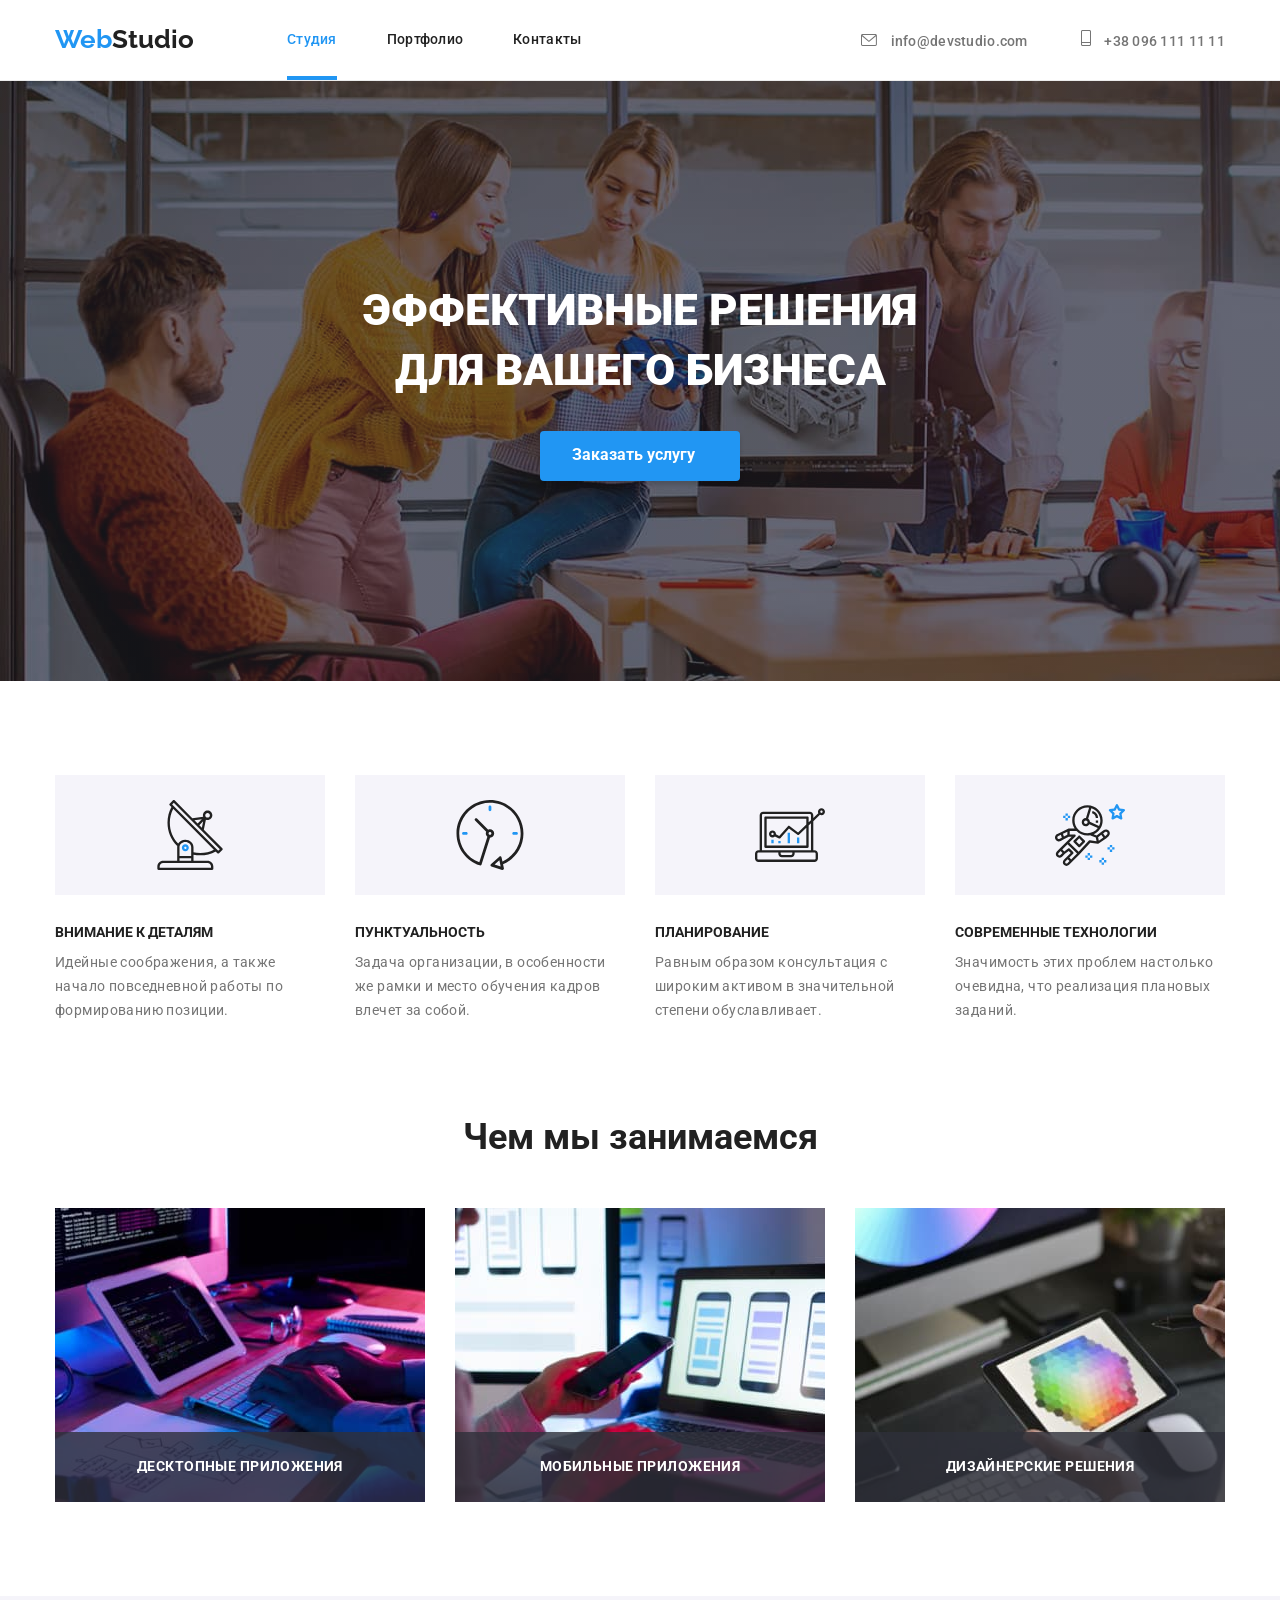
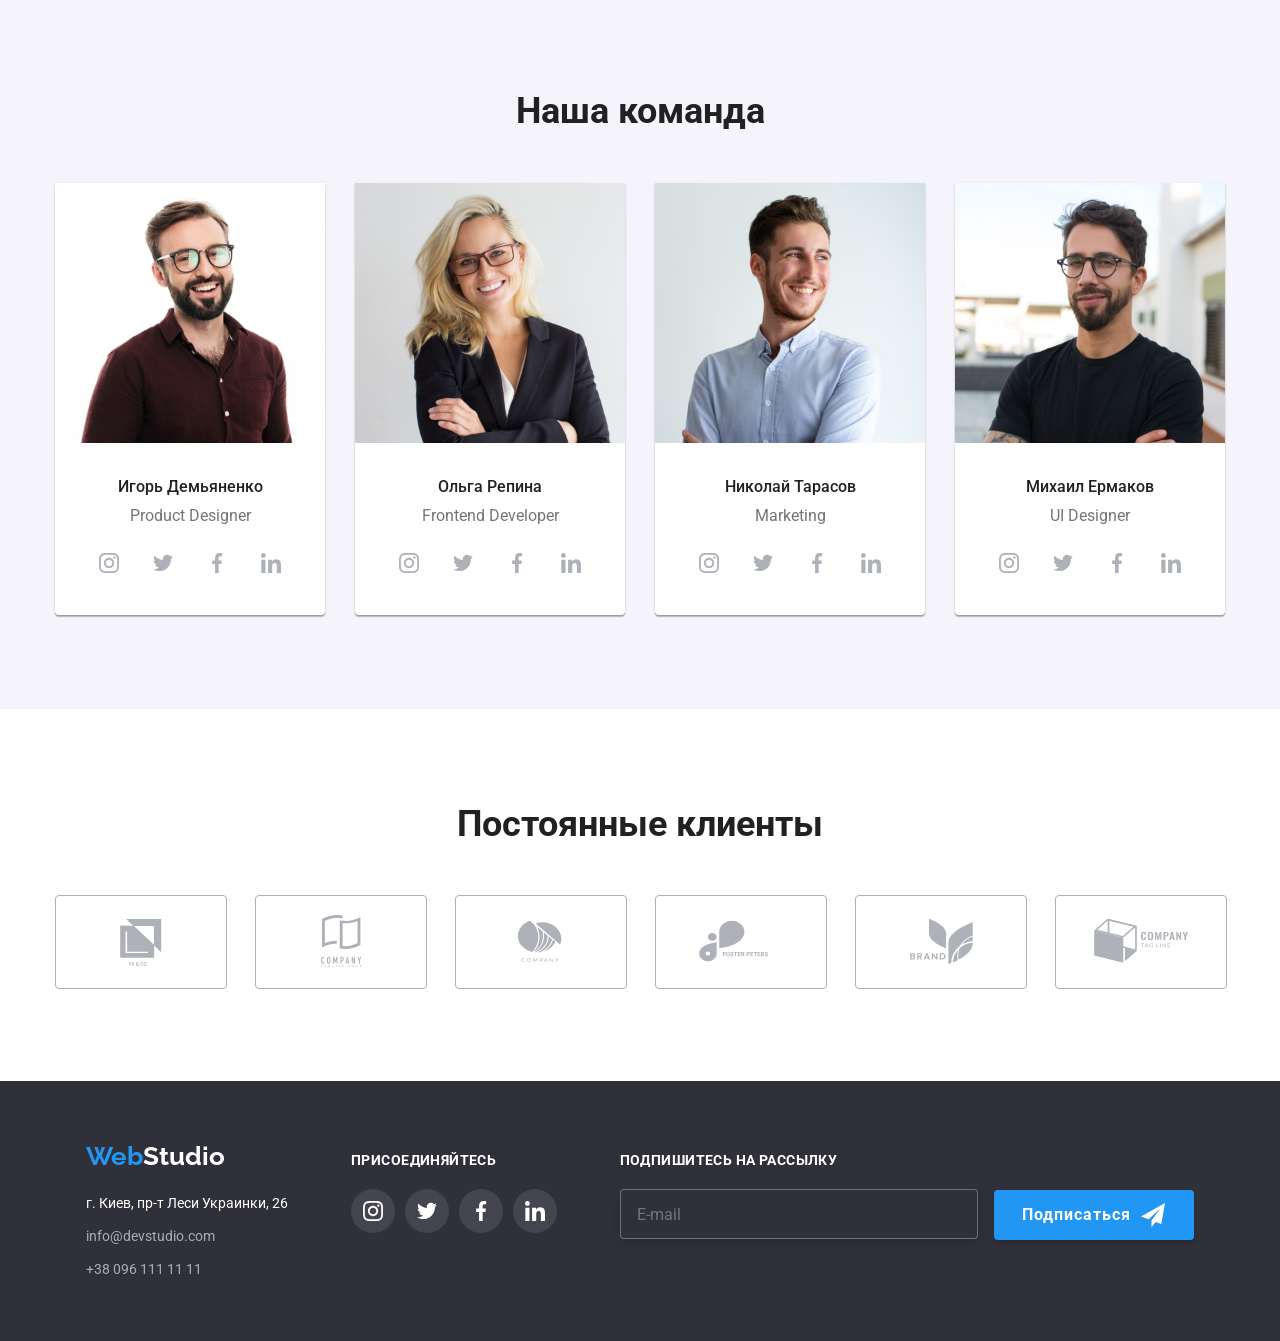
==== commit 0b42f79a: "correct check-box" ====
--- a/index.html
+++ b/index.html
@@ -47,13 +47,17 @@
                     <label class="field-label" for="comment">Комментарий</label>
                     <textarea class="field-input comment" name="comment" id="comment" placeholder="Введите текст"></textarea>
                     
-                    <div class="modal-accept"> 
-                        <input type="checkbox" name="accept" id="accept"/>
-                        <label  class="accept-label" for="accept">Соглашаюсь с рассылкой и принимаю <span class="doc">Условия договора</span></label>
-                    </div>
+                    
+                    <label class="accept-label" for="accept">
+                    <input class="checkbox" type="checkbox" name="accept" id="accept"/>
+                    <span class="check-icon"></span>
+                    Соглашаюсь с рассылкой и принимаю <span class="doc">Условия договора</span></label>
+                    
+                
 
                     <button type="submit" class="send-btn">Отправить</button>
                 </form>
+
                 <button class="close-btn" data-modal-close>
                     <img src="./images/close.svg" alt="close-btn">
                 </button>
@@ -432,7 +436,7 @@
                 <div class="subscribe">
                     <p class="subscribe-title">Подпишитесь на рассылку</p>
                     <form name="subscribe-form">
-                        <input class="subscribe-input" type="email" placeholder="Email">
+                        <input class="subscribe-input" type="email" placeholder="E-mail">
                         <button class="subscribe-btn" type="submit">Подписаться
                             <svg class="btn-icon" height="24" width="24">
                                 <use href="./images/icons.svg#telegram-btn-icon"></use>
--- a/css/style.css
+++ b/css/style.css
@@ -21,7 +21,7 @@
   font-family: 'Roboto', sans-serif;
   box-sizing: border-box;
   color: var(--main-text-color);
-  width: 100%;
+  max-width: 1600px;
 }
 
 ul {
@@ -137,6 +137,9 @@
 
   margin-bottom: 10px;
   padding-left: 38px;
+
+  transition: border-color 250ms cubic-bezier(0.4, 0, 0.2, 1),
+    outline 250ms cubic-bezier(0.4, 0, 0.2, 1);
 }
 
 .field-input:focus {
@@ -163,6 +166,8 @@
 
   background-size: contain;
   fill: var(--main-text-color);
+
+  transition: fill 250ms cubic-bezier(0.4, 0, 0.2, 1);
 }
 
 .field-input:focus ~ .icon {
@@ -180,25 +185,46 @@
 }
 
 .accept-label {
+  display: inline-flex;
+  flex-direction: row;
+  align-items: center;
+
+  margin-top: 25px;
   font-weight: bold;
   font-size: 12px;
   line-height: 1.17;
   letter-spacing: 0.03em;
 
-  color: var(--secondary-text-colorS);
-  margin-left: 8px;
+  color: var(--secondary-text-color);
+}
+
+.checkbox {
+  -webkit-appearance: none;
+}
+
+.checkbox:checked + .check-icon {
+  border: none;
+  background-image: url('../images/check-icon.svg');
+  background-size: contain;
+  background-repeat: no-repeat;
+  background-color: var(--accent-color);
+}
+
+.check-icon {
+  display: inline-flex;
+  align-items: center;
+  height: 15px;
+  width: 15px;
+  border: 1px solid #000;
+  border-radius: 4px;
+
+  margin-right: 7px;
 }
 
 .doc {
   color: var(--accent-color);
   text-decoration: underline;
-}
-
-.modal-accept {
-  display: flex;
-  flex-direction: row;
-
-  margin-top: 25px;
+  margin-left: 3px;
 }
 
 .send-btn {
@@ -331,6 +357,8 @@
   width: 16px;
   margin-right: 10px;
   fill: var(--secondary-text-color);
+
+  transition: fill 250ms cubic-bezier(0.4, 0, 0.2, 1);
 }
 
 .mobile-icon {
@@ -338,6 +366,8 @@
   width: 10px;
   margin-right: 10px;
   fill: var(--secondary-text-color);
+
+  transition: fill 250ms cubic-bezier(0.4, 0, 0.2, 1);
 }
 
 .contacts-mail,
@@ -382,14 +412,16 @@
 /* Main - block Studio - page */
 
 .title-section {
-  max-width: 1600px;
-  margin-right: auto;
-  margin-left: auto;
   display: flex;
   flex-direction: column;
   align-items: center;
   height: 600px;
+  max-width: 1600px;
+
+  margin-right: auto;
+  margin-left: auto;
   padding-top: 200px;
+
   background-image: linear-gradient(to right, rgba(47, 48, 58, 0.4), rgba(47, 48, 58, 0.4)),
     url('../images/img-bg.jpg');
 }
@@ -743,12 +775,16 @@
 /* Footer - block */
 
 .footer {
-  background: var(--background-dark-color);
   display: flex;
   flex-direction: row;
   align-items: center;
+  justify-content: center;
+  max-width: 1600px;
+
   padding-top: 60px;
   padding-bottom: 60px;
+
+  background: var(--background-dark-color);
 }
 
 .footer-logo-studio {
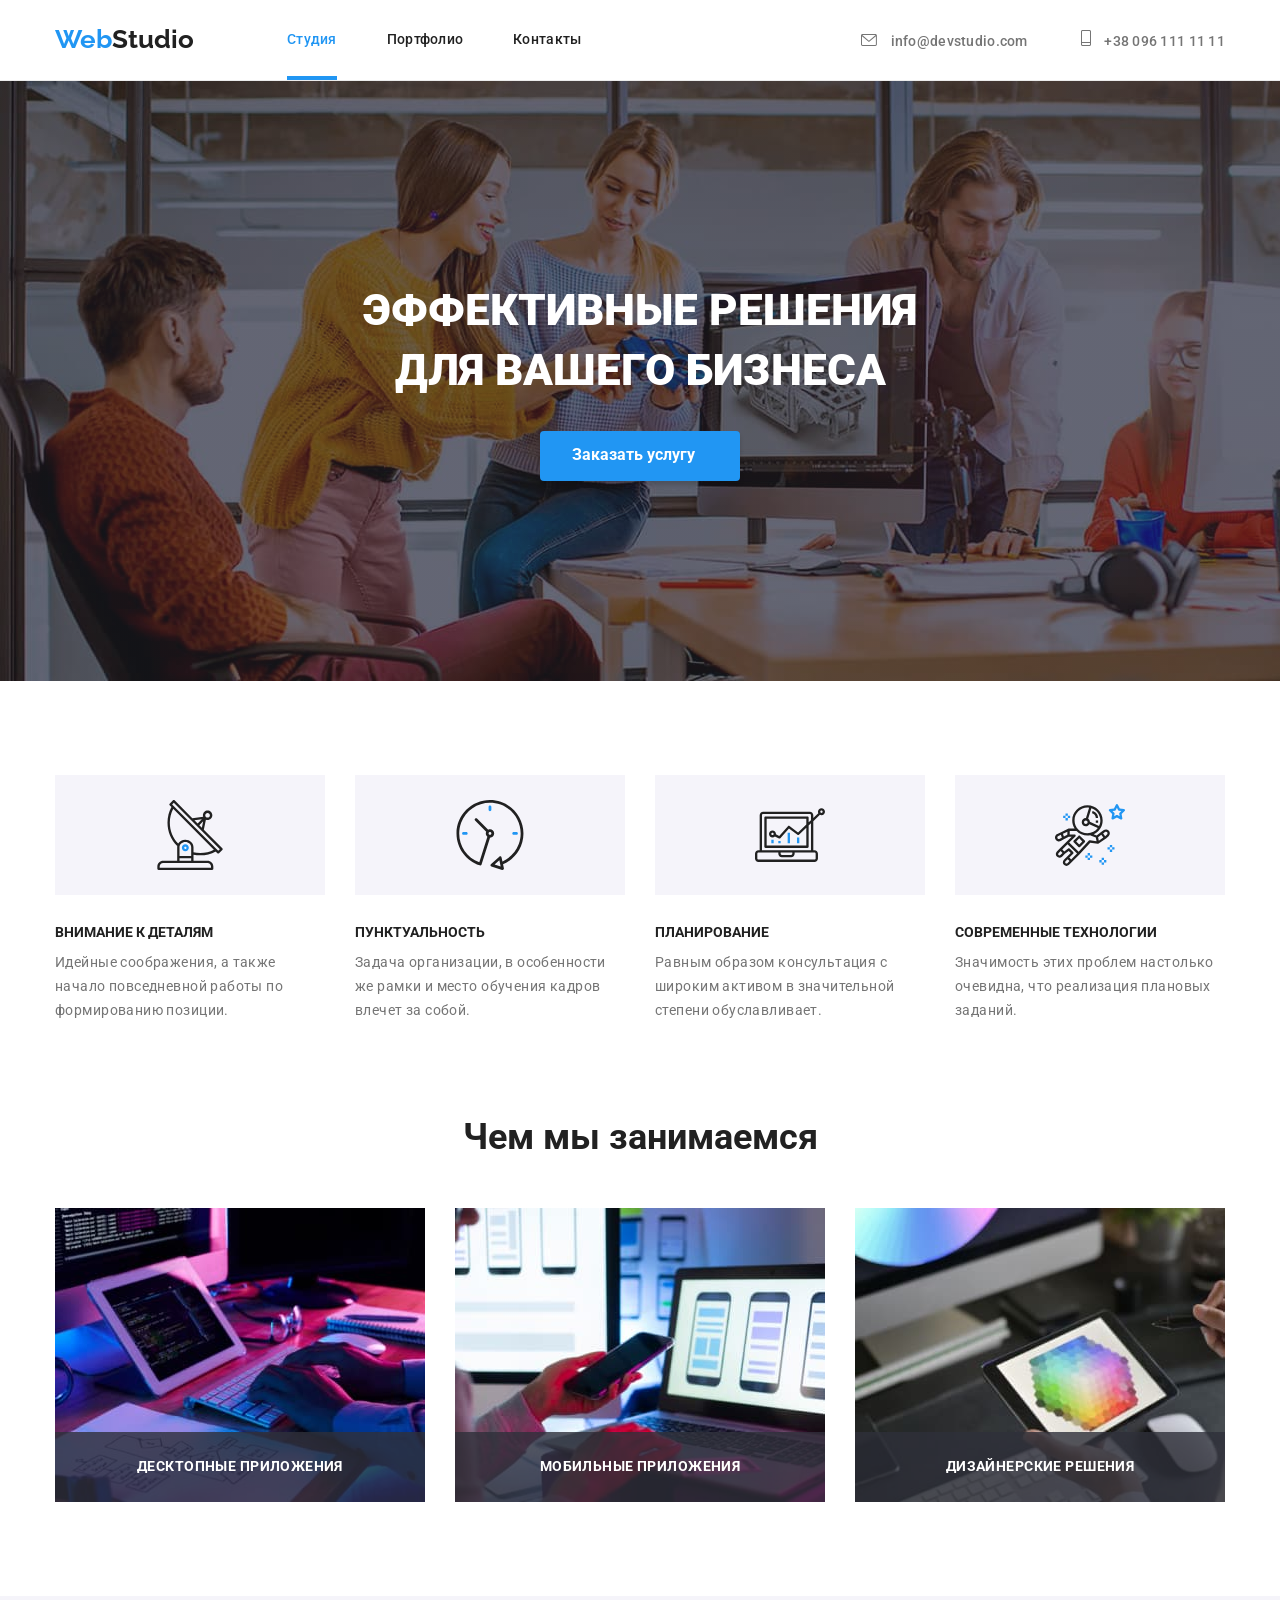
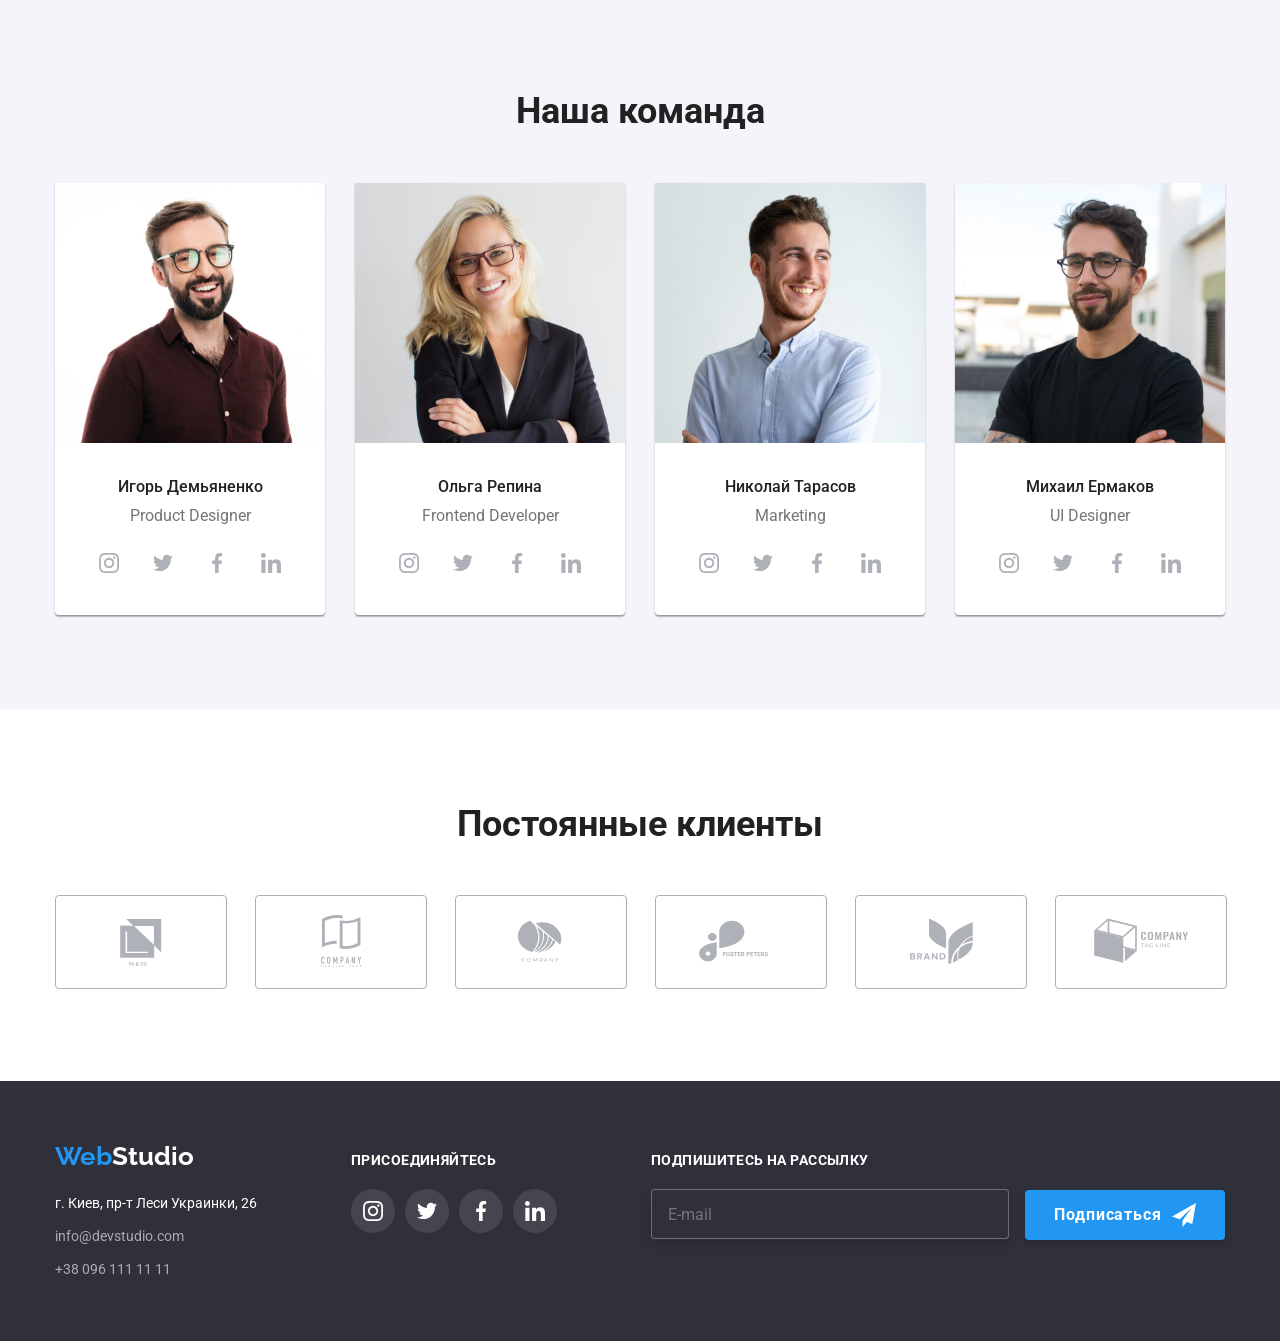
==== commit c94b67ce: "add fill to close-icon" ====
--- a/index.html
+++ b/index.html
@@ -26,7 +26,7 @@
                         <svg class="icon" height="13" width="13">
                             <use href="./images/icons.svg#name-input-icon"></use>
                         </svg>
-                    </div>
+                    </div> 
 
                     <div class="form-field">
                         <label class="field-label" for="tel">Телефон</label>
@@ -59,7 +59,9 @@
                 </form>
 
                 <button class="close-btn" data-modal-close>
-                    <img src="./images/close.svg" alt="close-btn">
+                    <svg class="close-icon" height="11" width="11">
+                        <use href="./images/icon-close.svg#close-icon"></use>
+                    </svg>
                 </button>
             </div>
         </div>
--- a/css/style.css
+++ b/css/style.css
@@ -21,7 +21,6 @@
   font-family: 'Roboto', sans-serif;
   box-sizing: border-box;
   color: var(--main-text-color);
-  max-width: 1600px;
 }
 
 ul {
@@ -96,9 +95,8 @@
   top: 50%;
   left: 50%;
 
-  height: 581px;
-  width: 528px;
-  padding: 40px;
+  /* height: 581px;
+  width: 528px; */
   display: flex;
   flex-direction: column;
 
@@ -123,6 +121,8 @@
 .order-form {
   display: flex;
   flex-direction: column;
+
+  padding: 40px;
 }
 
 .form-field {
@@ -132,7 +132,7 @@
 .field-input {
   width: 100%;
   height: 40px;
-  border: 3px solid rgba(33, 33, 33, 0.2);
+  border: 1px solid rgba(33, 33, 33, 0.2);
   border-radius: 4px;
 
   margin-bottom: 10px;
@@ -177,10 +177,12 @@
 .comment {
   height: 120px;
   padding: 12px 16px;
+
+  resize: none;
+
   font-size: 12px;
   line-height: 1.17;
   letter-spacing: 0.01em;
-
   color: rgba(117, 117, 117, 0.5);
 }
 
@@ -188,13 +190,13 @@
   display: inline-flex;
   flex-direction: row;
   align-items: center;
+  justify-content: center;
 
   margin-top: 25px;
-  font-weight: bold;
-  font-size: 12px;
-  line-height: 1.17;
+
+  font-size: 14px;
+  line-height: 1.7;
   letter-spacing: 0.03em;
-
   color: var(--secondary-text-color);
 }
 
@@ -219,6 +221,8 @@
   border-radius: 4px;
 
   margin-right: 7px;
+
+  transition: background-color 250ms cubic-bezier(0.4, 0, 0.2, 1);
 }
 
 .doc {
@@ -242,7 +246,7 @@
   text-align: center;
   font-weight: bold;
   font-size: 16px;
-  line-height: 30px;
+  line-height: 1.9;
   letter-spacing: 0.06em;
   color: var(--main-white-color);
 }
@@ -252,13 +256,23 @@
   top: 10px;
   right: 10px;
 
+  height: 30px;
+  width: 30px;
+
   border: none;
-  outline: none;
   margin: 0;
   padding: 0;
   border-radius: 50%;
-  background-color: #fff;
   cursor: pointer;
+}
+
+.close-btn:hover .close-icon,
+.close-btn:focus .close-icon {
+  fill: var(--accent-color);
+}
+
+.close-icon {
+  display: inline-block;
 }
 
 /* Header - block */
@@ -779,7 +793,6 @@
   flex-direction: row;
   align-items: center;
   justify-content: center;
-  max-width: 1600px;
 
   padding-top: 60px;
   padding-bottom: 60px;
@@ -837,7 +850,7 @@
 .inline {
   display: flex;
   align-items: baseline;
-  justify-content: space-around;
+  justify-content: space-between;
 }
 
 /* .footer-info {
